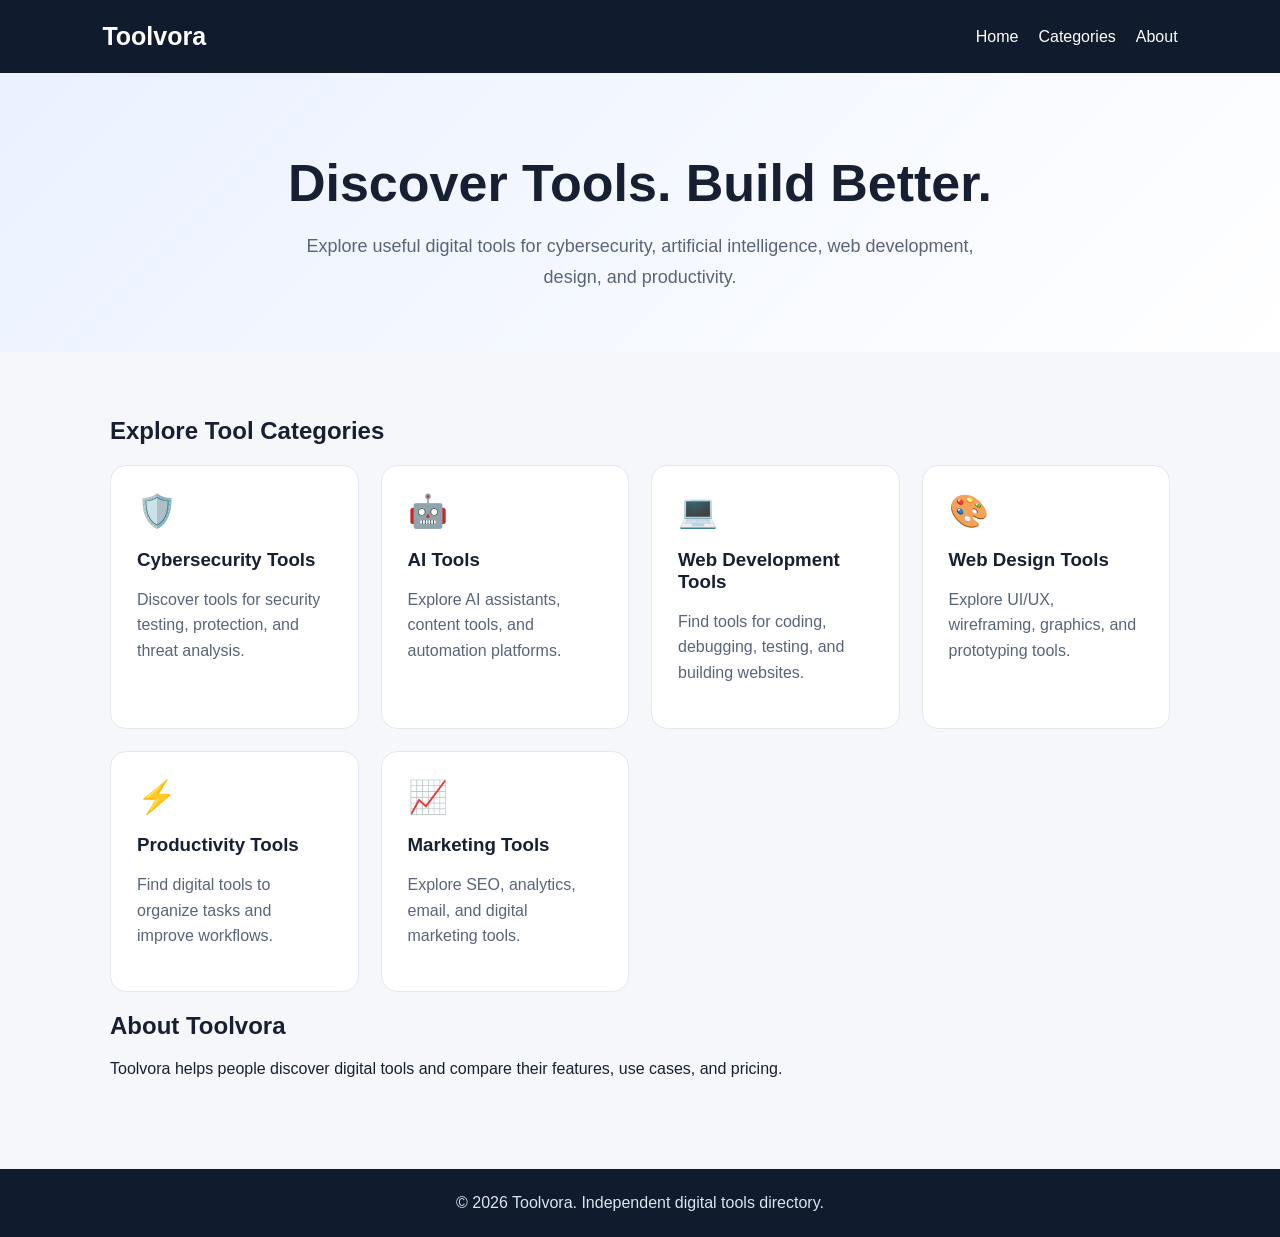
==== index.html @ 35afe192 "Create index.html" ====
<!DOCTYPE html>
<html lang="en">
<head>
  <meta charset="UTF-8">
  <meta name="viewport" content="width=device-width, initial-scale=1.0">
  <meta name="description" content="Discover useful cybersecurity, AI, web development, and design tools.">
  <title>Toolvora | Discover Useful Digital Tools</title>
  <style>
    * { box-sizing: border-box; }
    body {
      margin: 0;
      font-family: Arial, sans-serif;
      background: #f5f7fb;
      color: #172033;
    }
    header {
      background: #101b2d;
      color: white;
      padding: 22px 8%;
      display: flex;
      justify-content: space-between;
      align-items: center;
      flex-wrap: wrap;
      gap: 16px;
    }
    header a { color: white; text-decoration: none; }
    .brand { font-size: 25px; font-weight: 800; }
    nav { display: flex; gap: 20px; flex-wrap: wrap; }
    .hero {
      text-align: center;
      padding: 80px 20px 60px;
      background: linear-gradient(135deg, #eaf1ff, #ffffff);
    }
    .hero h1 { font-size: clamp(34px, 5vw, 52px); margin: 0 0 18px; }
    .hero p {
      max-width: 680px;
      margin: 0 auto;
      color: #586579;
      font-size: 18px;
      line-height: 1.7;
    }
    main { max-width: 1100px; margin: auto; padding: 45px 20px; }
    .tools {
      display: grid;
      grid-template-columns: repeat(auto-fit, minmax(220px, 1fr));
      gap: 22px;
    }
    .tool-card {
      background: white;
      padding: 26px;
      border: 1px solid #e2e8f0;
      border-radius: 16px;
      text-decoration: none;
      color: inherit;
      transition: transform .2s, box-shadow .2s;
    }
    .tool-card:hover {
      transform: translateY(-5px);
      box-shadow: 0 12px 28px #17203312;
    }
    .tool-card .icon { font-size: 32px; }
    .tool-card h3 { margin-bottom: 10px; }
    .tool-card p { color: #586579; line-height: 1.6; }
    footer {
      text-align: center;
      background: #101b2d;
      color: #dbe4f0;
      padding: 25px;
      margin-top: 30px;
    }
  </style>
</head>
<body>
  <header>
    <a class="brand" href="./">Toolvora</a>
    <nav>
      <a href="./">Home</a>
      <a href="#categories">Categories</a>
      <a href="#about">About</a>
    </nav>
  </header>

  <section class="hero">
    <h1>Discover Tools. Build Better.</h1>
    <p>Explore useful digital tools for cybersecurity, artificial intelligence,
    web development, design, and productivity.</p>
  </section>

  <main id="categories">
    <h2>Explore Tool Categories</h2>
    <div class="tools">
      <a class="tool-card" href="cybersecurity-tools/">
        <div class="icon">🛡️</div>
        <h3>Cybersecurity Tools</h3>
        <p>Discover tools for security testing, protection, and threat analysis.</p>
      </a>
      <a class="tool-card" href="ai-tools/">
        <div class="icon">🤖</div>
        <h3>AI Tools</h3>
        <p>Explore AI assistants, content tools, and automation platforms.</p>
      </a>
      <a class="tool-card" href="web-development-tools/">
        <div class="icon">💻</div>
        <h3>Web Development Tools</h3>
        <p>Find tools for coding, debugging, testing, and building websites.</p>
      </a>
      <a class="tool-card" href="web-design-tools/">
        <div class="icon">🎨</div>
        <h3>Web Design Tools</h3>
        <p>Explore UI/UX, wireframing, graphics, and prototyping tools.</p>
      </a>
      <a class="tool-card" href="productivity-tools/">
        <div class="icon">⚡</div>
        <h3>Productivity Tools</h3>
        <p>Find digital tools to organize tasks and improve workflows.</p>
      </a>
      <a class="tool-card" href="marketing-tools/">
        <div class="icon">📈</div>
        <h3>Marketing Tools</h3>
        <p>Explore SEO, analytics, email, and digital marketing tools.</p>
      </a>
    </div>

    <section id="about">
      <h2>About Toolvora</h2>
      <p>Toolvora helps people discover digital tools and compare their features,
      use cases, and pricing.</p>
    </section>
  </main>

  <footer>
    © 2026 Toolvora. Independent digital tools directory.
  </footer>
</body>
</html>
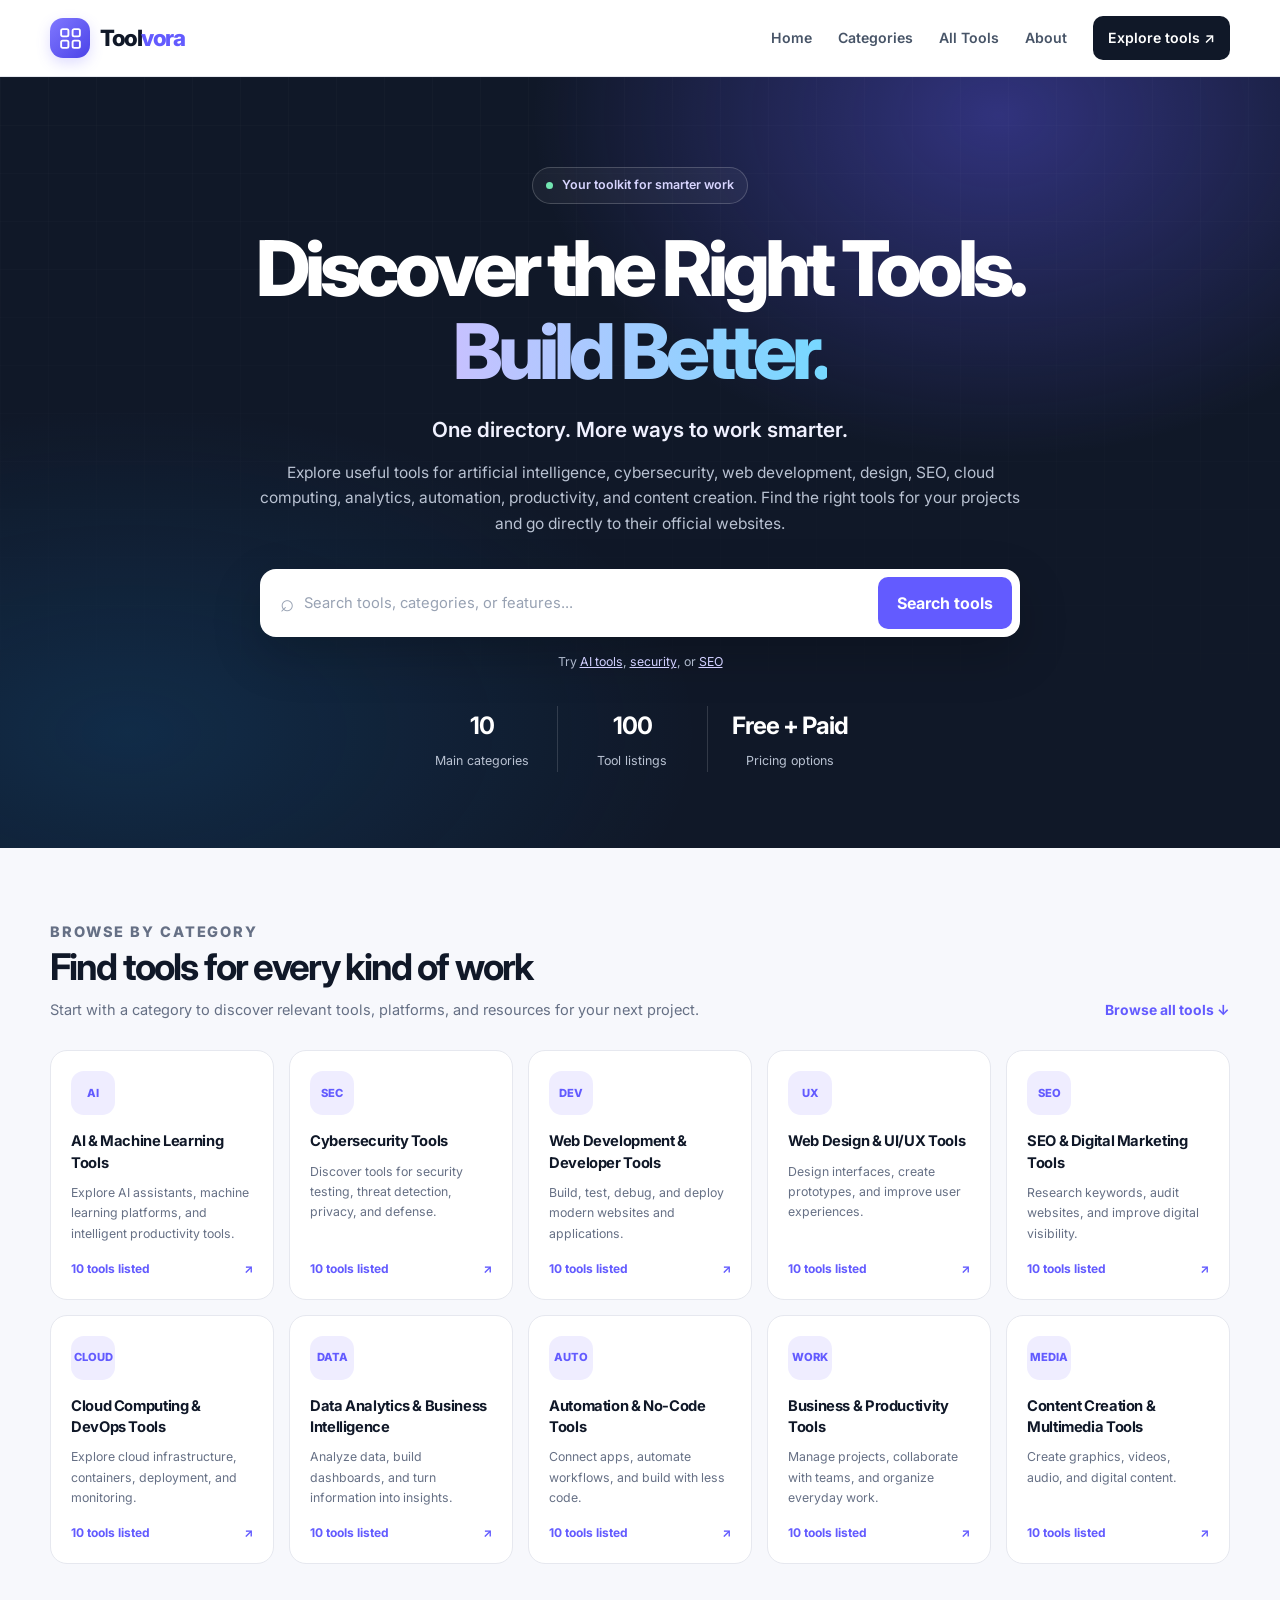
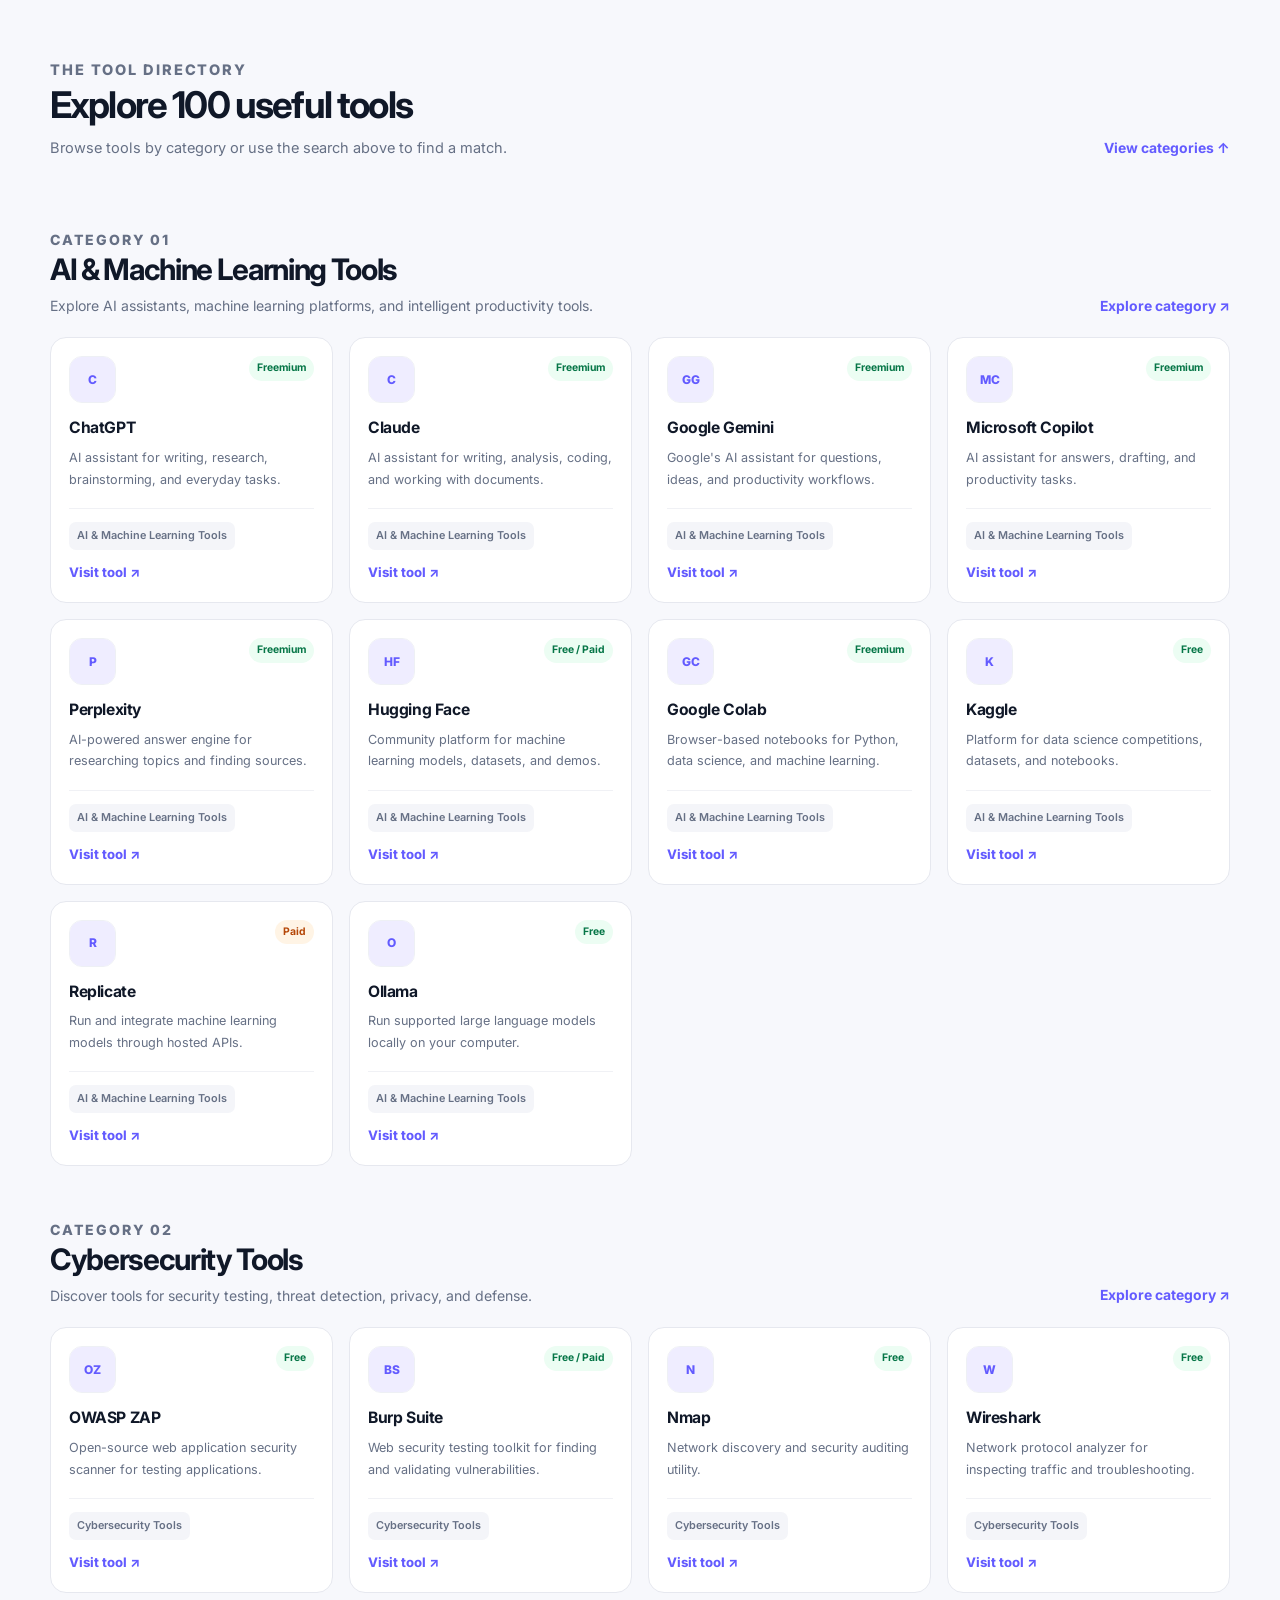
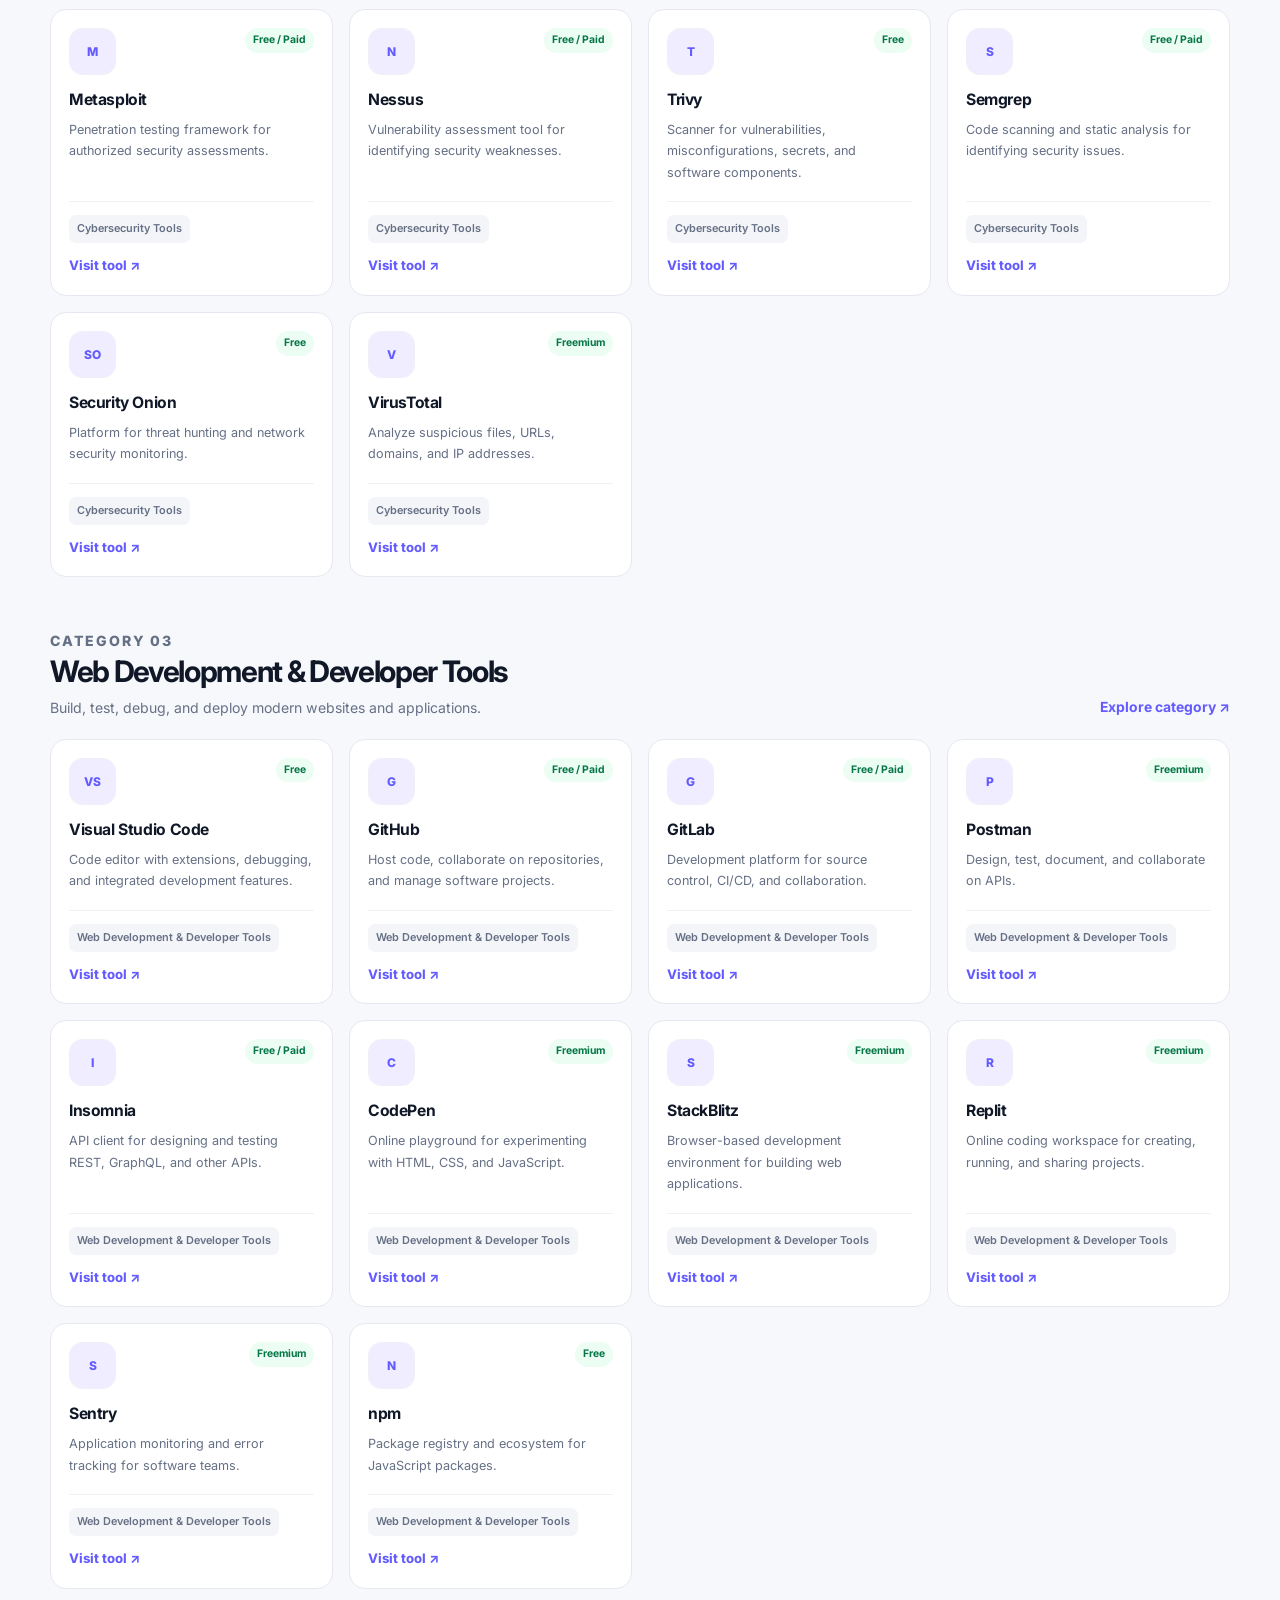
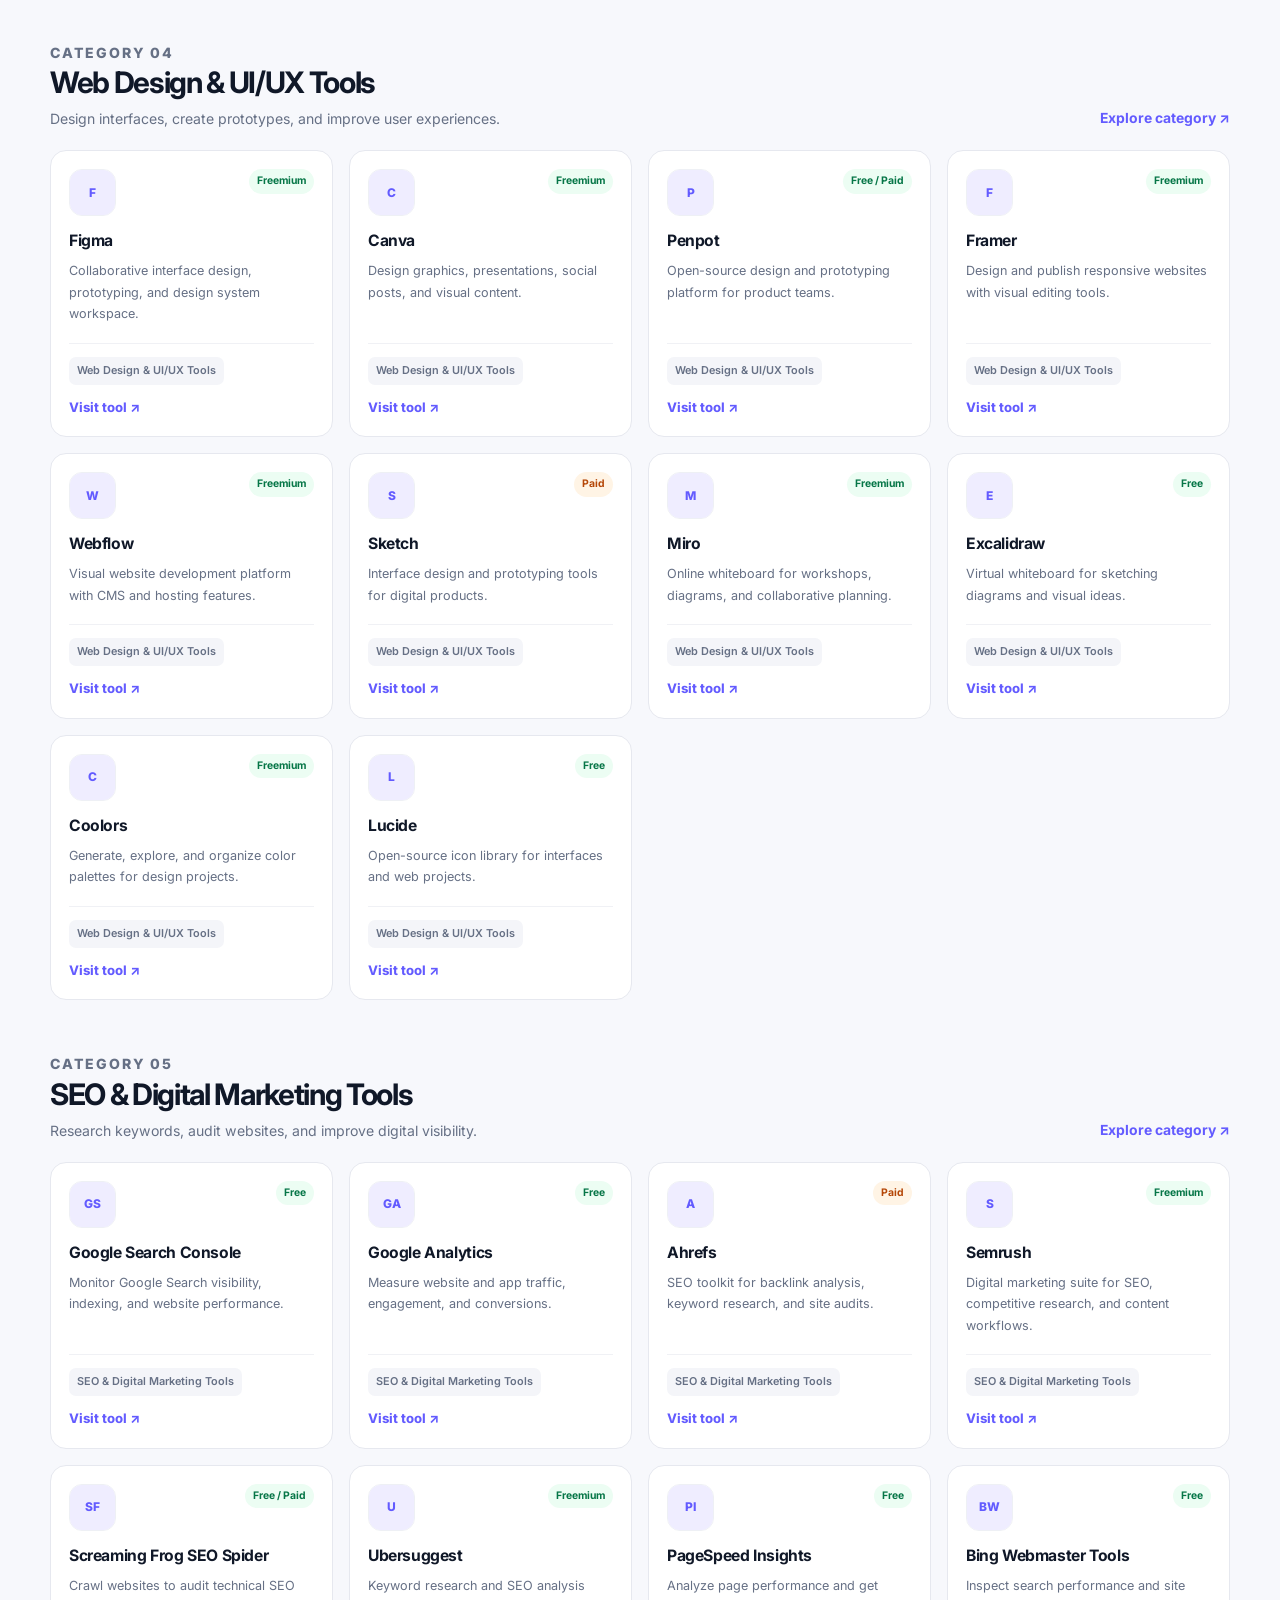
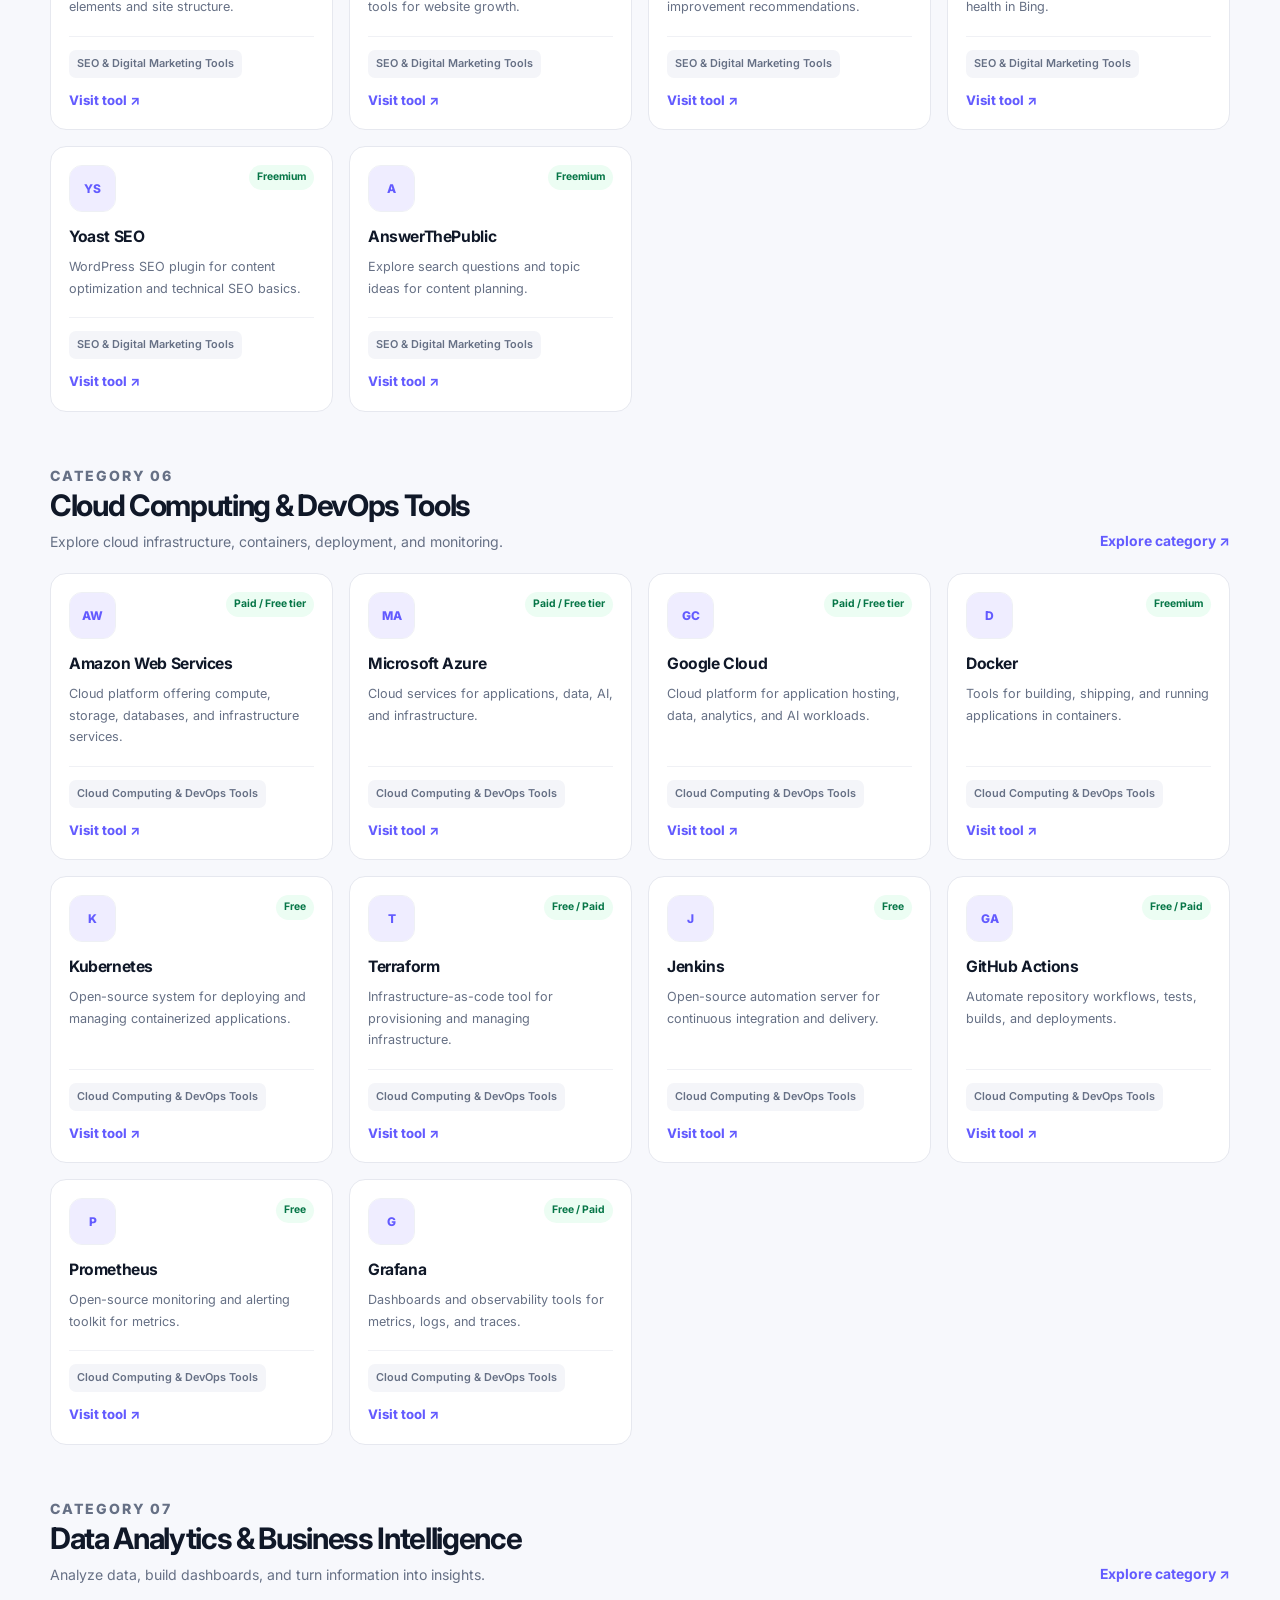
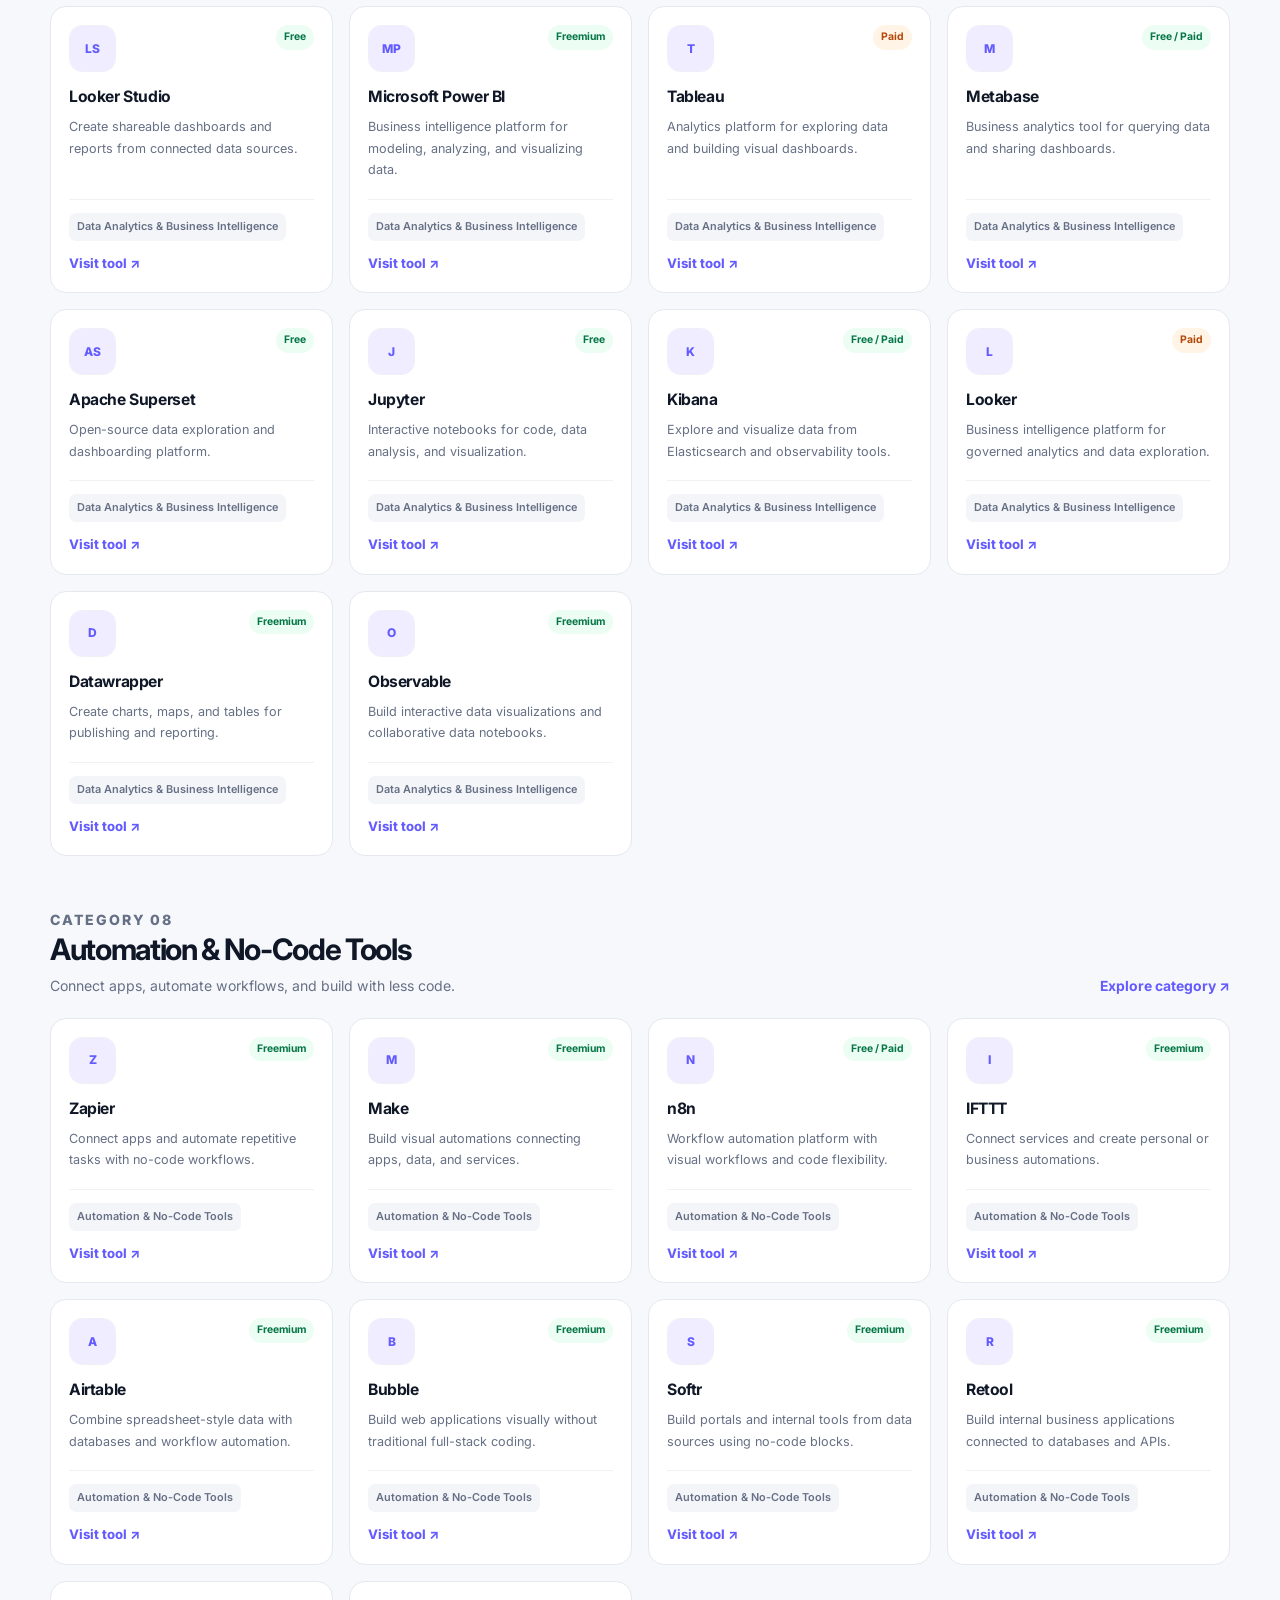
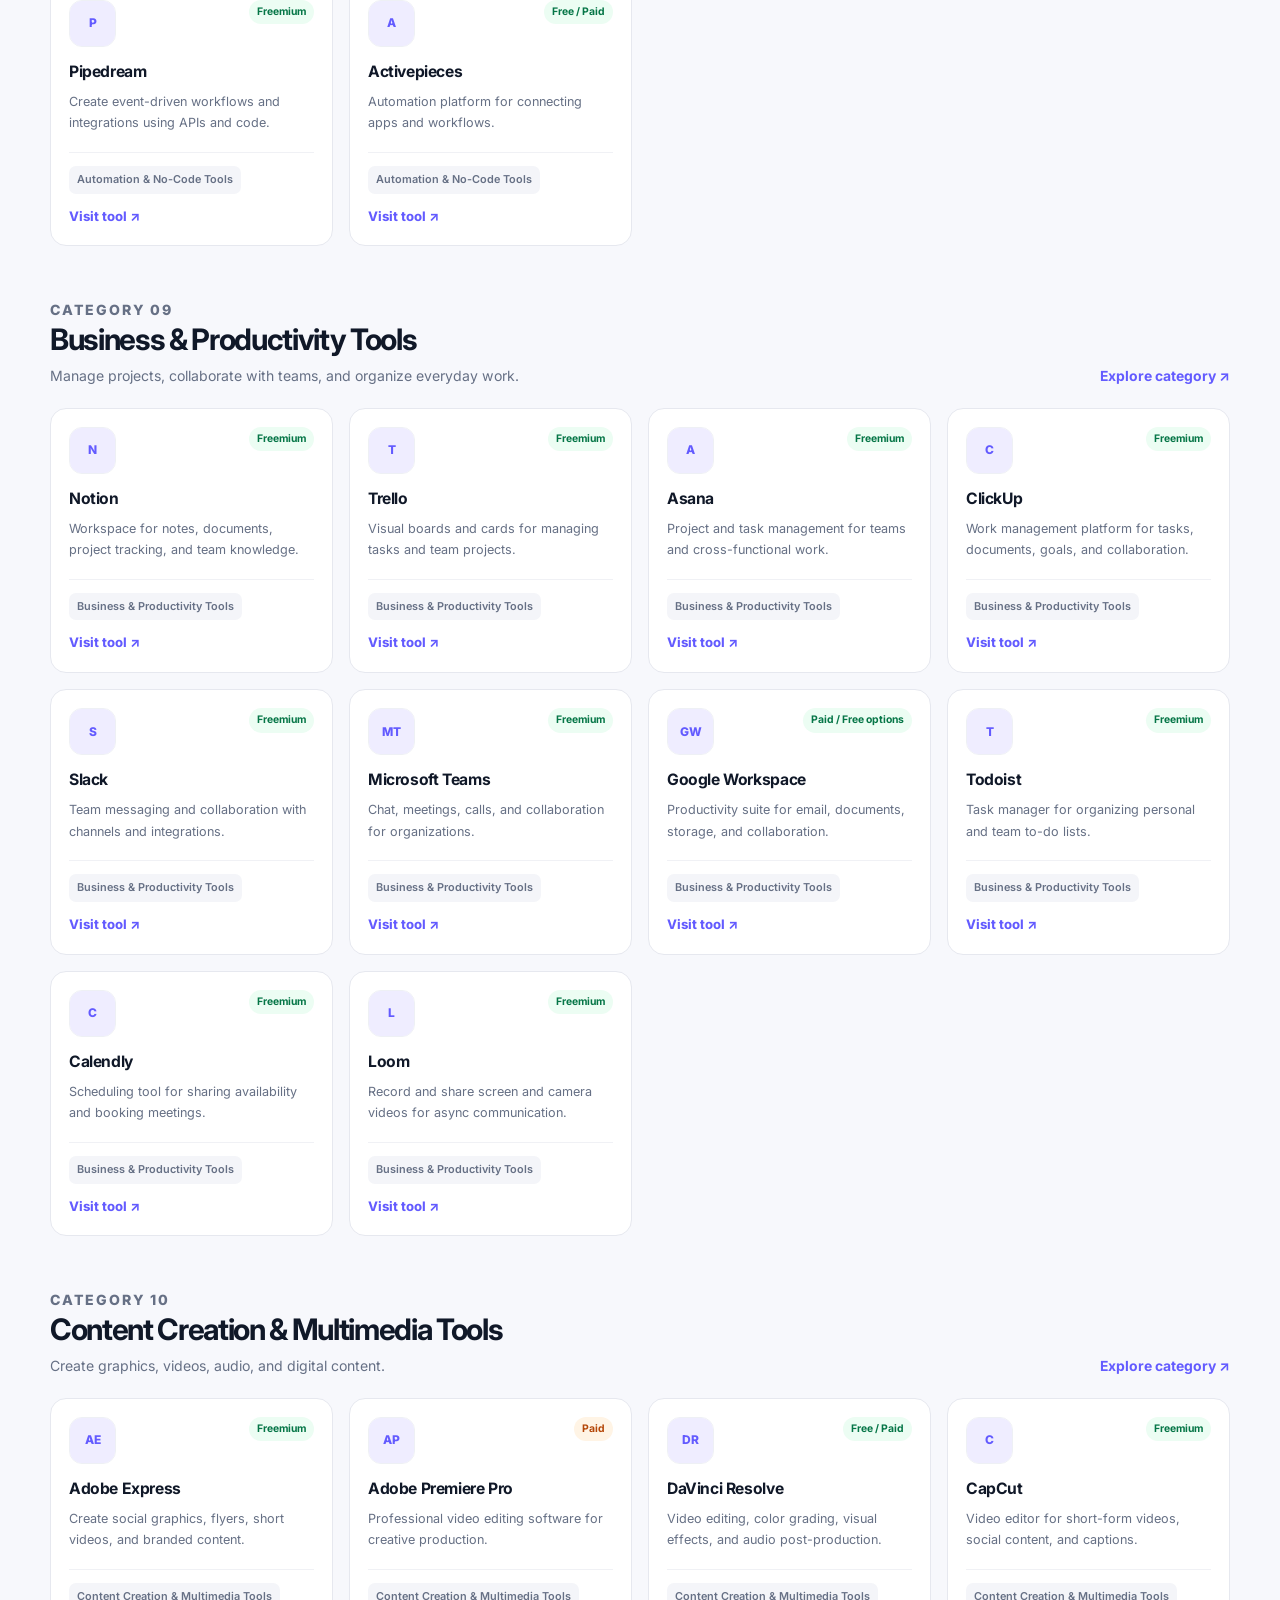
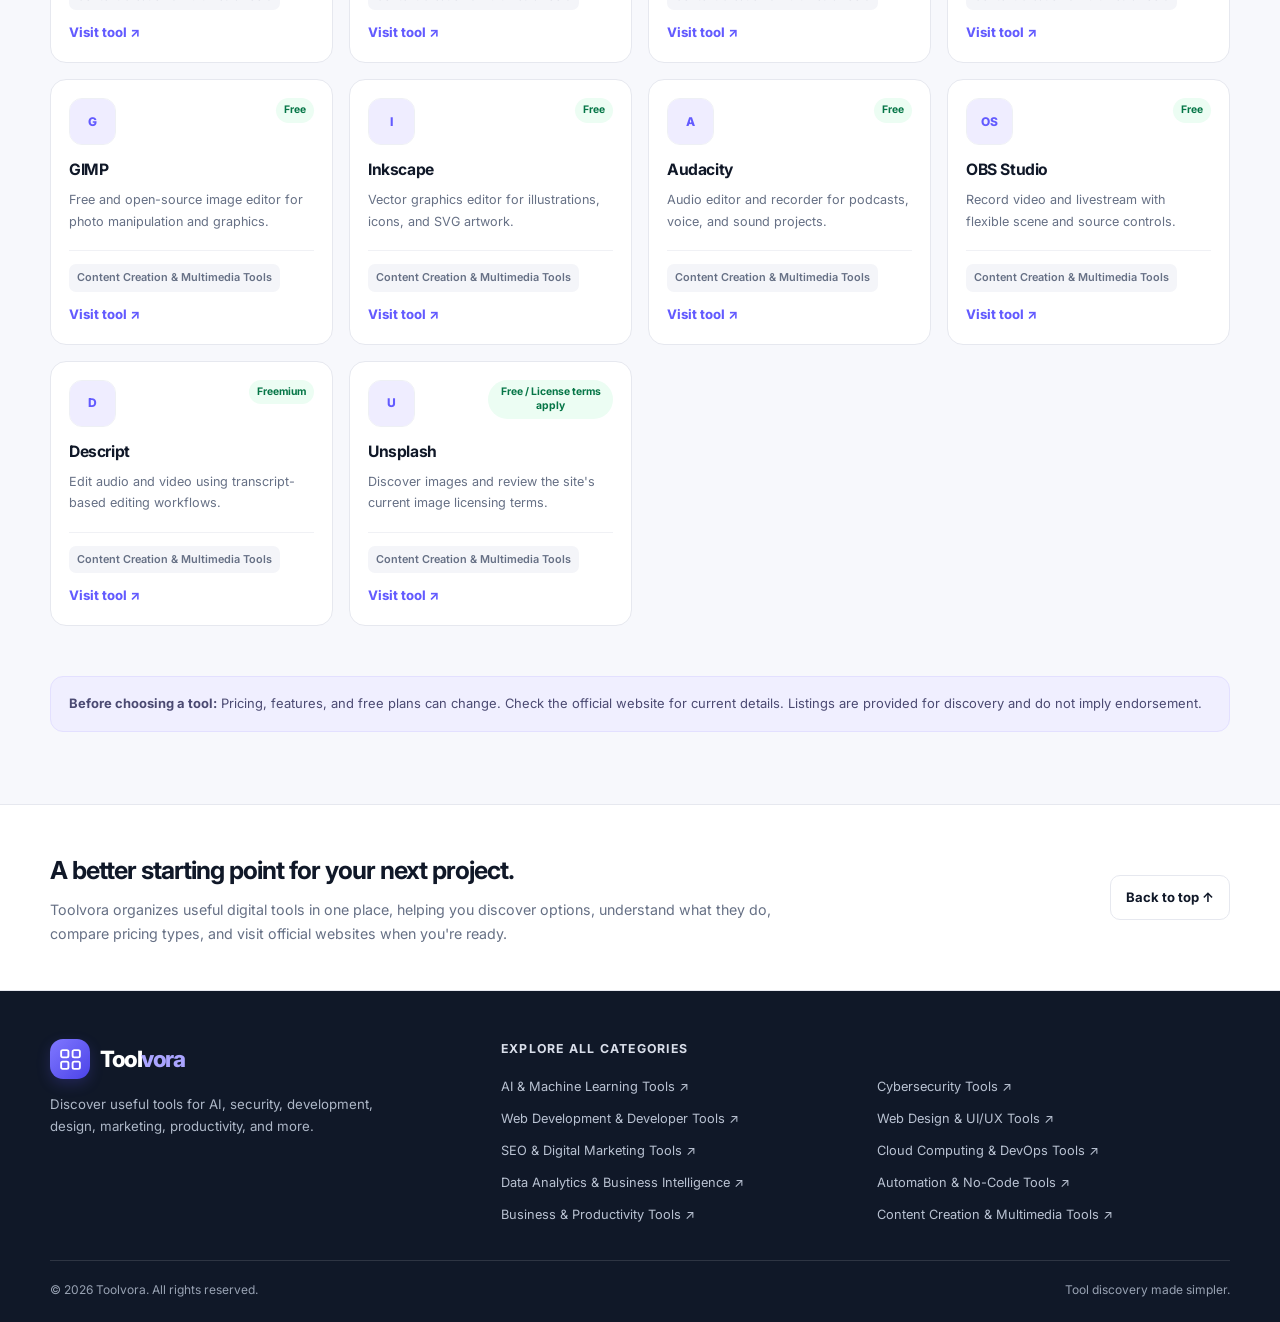
==== commit 9479b7d8: "Update index.html" ====
--- a/index.html
+++ b/index.html
@@ -2,135 +2,1340 @@
 <!DOCTYPE html>
 <html lang="en">
 <head>
-  <meta charset="UTF-8">
-  <meta name="viewport" content="width=device-width, initial-scale=1.0">
-  <meta name="description" content="Discover useful cybersecurity, AI, web development, and design tools.">
-  <title>Toolvora | Discover Useful Digital Tools</title>
-  <style>
-    * { box-sizing: border-box; }
-    body {
-      margin: 0;
-      font-family: Arial, sans-serif;
-      background: #f5f7fb;
-      color: #172033;
-    }
-    header {
-      background: #101b2d;
-      color: white;
-      padding: 22px 8%;
-      display: flex;
-      justify-content: space-between;
-      align-items: center;
-      flex-wrap: wrap;
-      gap: 16px;
-    }
-    header a { color: white; text-decoration: none; }
-    .brand { font-size: 25px; font-weight: 800; }
-    nav { display: flex; gap: 20px; flex-wrap: wrap; }
-    .hero {
-      text-align: center;
-      padding: 80px 20px 60px;
-      background: linear-gradient(135deg, #eaf1ff, #ffffff);
-    }
-    .hero h1 { font-size: clamp(34px, 5vw, 52px); margin: 0 0 18px; }
-    .hero p {
-      max-width: 680px;
-      margin: 0 auto;
-      color: #586579;
-      font-size: 18px;
-      line-height: 1.7;
-    }
-    main { max-width: 1100px; margin: auto; padding: 45px 20px; }
-    .tools {
-      display: grid;
-      grid-template-columns: repeat(auto-fit, minmax(220px, 1fr));
-      gap: 22px;
-    }
-    .tool-card {
-      background: white;
-      padding: 26px;
-      border: 1px solid #e2e8f0;
-      border-radius: 16px;
-      text-decoration: none;
-      color: inherit;
-      transition: transform .2s, box-shadow .2s;
-    }
-    .tool-card:hover {
-      transform: translateY(-5px);
-      box-shadow: 0 12px 28px #17203312;
-    }
-    .tool-card .icon { font-size: 32px; }
-    .tool-card h3 { margin-bottom: 10px; }
-    .tool-card p { color: #586579; line-height: 1.6; }
-    footer {
-      text-align: center;
-      background: #101b2d;
-      color: #dbe4f0;
-      padding: 25px;
-      margin-top: 30px;
-    }
-  </style>
+<meta charset="UTF-8">
+<meta name="viewport" content="width=device-width, initial-scale=1">
+<meta name="theme-color" content="#101828">
+<meta name="description" content="Discover AI, cybersecurity, web development, design, SEO, cloud, analytics, automation, productivity and content creation tools in the Toolvora directory.">
+<title>Toolvora | Discover the Right Tools</title>
+
+<link rel="preconnect" href="https://fonts.googleapis.com">
+<link rel="preconnect" href="https://fonts.gstatic.com" crossorigin>
+<link href="https://fonts.googleapis.com/css2?family=Inter:wght@400;500;600;700;800&display=swap" rel="stylesheet">
+
+<style>
+:root {
+  --ink: #101828;
+  --muted: #667085;
+  --accent: #635bff;
+  --accent-dark: #4b43e8;
+  --page: #f7f8fc;
+  --white: #ffffff;
+  --line: #e6e8ef;
+  --radius: 17px;
+  --shadow: 0 10px 30px rgba(16,24,40,.07);
+}
+
+* { box-sizing: border-box; }
+
+html {
+  scroll-behavior: smooth;
+  scroll-padding-top: 90px;
+}
+
+body {
+  margin: 0;
+  font-family: Inter, system-ui, -apple-system, "Segoe UI", sans-serif;
+  color: var(--ink);
+  background: var(--page);
+  line-height: 1.65;
+}
+
+a { color: inherit; text-decoration: none; }
+button, input { font: inherit; }
+button, a { -webkit-tap-highlight-color: transparent; }
+
+.container {
+  width: min(1180px, calc(100% - 40px));
+  margin-inline: auto;
+}
+
+/* HEADER */
+
+.header {
+  position: sticky;
+  top: 0;
+  z-index: 50;
+  background: rgba(255,255,255,.96);
+  backdrop-filter: blur(14px);
+  border-bottom: 1px solid var(--line);
+}
+
+.header-inner {
+  min-height: 76px;
+  display: flex;
+  justify-content: space-between;
+  align-items: center;
+  gap: 25px;
+}
+
+.brand {
+  display: inline-flex;
+  align-items: center;
+  gap: 10px;
+  font-size: 1.4rem;
+  font-weight: 800;
+  letter-spacing: -1.5px;
+  white-space: nowrap;
+}
+
+.brand-icon {
+  width: 40px;
+  height: 40px;
+  display: grid;
+  place-items: center;
+  border-radius: 13px;
+  color: white;
+  background: linear-gradient(135deg, #8078ff, #4b43e8);
+  box-shadow: 0 5px 14px #635bff35;
+}
+
+.brand-icon svg { width: 25px; height: 25px; }
+.brand-name span { color: var(--accent); }
+
+.nav {
+  display: flex;
+  align-items: center;
+  gap: 26px;
+  color: #475467;
+  font-size: .88rem;
+  font-weight: 600;
+}
+
+.nav a:hover { color: var(--accent); }
+
+.nav .nav-cta {
+  color: white;
+  background: var(--ink);
+  padding: 10px 15px;
+  border-radius: 10px;
+}
+
+.menu-toggle {
+  display: none;
+  border: 1px solid var(--line);
+  border-radius: 10px;
+  padding: 8px 12px;
+  background: white;
+  cursor: pointer;
+}
+
+/* HERO */
+
+.hero {
+  position: relative;
+  overflow: hidden;
+  padding: 90px 0 76px;
+  color: white;
+  text-align: center;
+  background:
+    radial-gradient(ellipse at 78% 5%, #635bff65, transparent 33%),
+    radial-gradient(ellipse at 10% 85%, #168de52b, transparent 35%),
+    #101828;
+}
+
+.hero::before {
+  content: "";
+  position: absolute;
+  inset: 0;
+  opacity: .12;
+  pointer-events: none;
+  background-image:
+    linear-gradient(#ffffff25 1px, transparent 1px),
+    linear-gradient(90deg, #ffffff25 1px, transparent 1px);
+  background-size: 48px 48px;
+  mask-image: linear-gradient(to bottom, black, transparent);
+}
+
+.hero-content { position: relative; }
+
+.hero-label {
+  display: inline-flex;
+  align-items: center;
+  gap: 9px;
+  padding: 7px 13px;
+  margin: 0 0 24px;
+  border: 1px solid #ffffff30;
+  border-radius: 50px;
+  background: #ffffff0c;
+  color: #d8d5ff;
+  font-size: .78rem;
+  font-weight: 600;
+}
+
+.hero-label::before {
+  content: "";
+  width: 7px;
+  height: 7px;
+  border-radius: 50%;
+  background: #72e5b1;
+}
+
+.hero h1 {
+  max-width: 950px;
+  margin: 0 auto 20px;
+  font-size: clamp(2.7rem, 6vw, 4.8rem);
+  line-height: 1.08;
+  letter-spacing: -.065em;
+  font-weight: 800;
+}
+
+.gradient {
+  color: #bdb8ff;
+  background: linear-gradient(90deg, #c7c1ff, #76d8ff);
+  background-clip: text;
+  -webkit-background-clip: text;
+  -webkit-text-fill-color: transparent;
+}
+
+.hero-subtitle {
+  margin: 0 0 12px;
+  color: #f0f1ff;
+  font-size: clamp(1.05rem, 2vw, 1.3rem);
+  font-weight: 600;
+}
+
+.hero-description {
+  max-width: 760px;
+  margin: auto;
+  color: #b9c2d2;
+  font-size: .97rem;
+}
+
+/* SEARCH */
+
+.search-form {
+  display: flex;
+  align-items: center;
+  gap: 10px;
+  max-width: 760px;
+  margin: 32px auto 15px;
+  padding: 8px;
+  border-radius: 16px;
+  background: white;
+  box-shadow: 0 18px 50px #0003;
+}
+
+.search-icon {
+  padding-left: 12px;
+  color: #98a2b3;
+  font-size: 1.5rem;
+}
+
+.search-form input {
+  flex: 1;
+  min-width: 0;
+  padding: 12px 0;
+  border: 0;
+  outline: 0;
+  color: var(--ink);
+  background: transparent;
+  font-size: .92rem;
+}
+
+.search-form input::placeholder { color: #98a2b3; }
+
+.search-button {
+  padding: 13px 19px;
+  border: 0;
+  border-radius: 10px;
+  background: var(--accent);
+  color: white;
+  font-weight: 700;
+  cursor: pointer;
+}
+
+.search-button:hover { background: var(--accent-dark); }
+
+.search-hint {
+  color: #aeb8cb;
+  font-size: .77rem;
+}
+
+.search-hint button {
+  padding: 0;
+  border: 0;
+  background: none;
+  color: #d2d0ff;
+  text-decoration: underline;
+  cursor: pointer;
+}
+
+/* COUNTERS */
+
+.stats {
+  display: flex;
+  justify-content: center;
+  margin: 34px auto 0;
+}
+
+.stat {
+  min-width: 150px;
+  padding: 0 24px;
+  border-right: 1px solid #ffffff25;
+}
+
+.stat:last-child { border: 0; }
+
+.stat strong {
+  display: block;
+  font-size: 1.5rem;
+  letter-spacing: -.04em;
+}
+
+.stat span {
+  color: #b9c2d2;
+  font-size: .78rem;
+}
+
+/* GENERAL SECTIONS */
+
+.section { padding: 72px 0; }
+
+.section-heading {
+  display: flex;
+  justify-content: space-between;
+  align-items: flex-end;
+  gap: 24px;
+  margin-bottom: 28px;
+}
+
+.eyebrow {
+  margin: 0 0 8px;
+  color: var(--accent);
+  font-size: .72rem;
+  font-weight: 800;
+  letter-spacing: .13em;
+}
+
+.section-heading h2 {
+  margin: 0 0 8px;
+  font-size: clamp(1.65rem, 3.5vw, 2.3rem);
+  line-height: 1.25;
+  letter-spacing: -.05em;
+}
+
+.section-heading p {
+  max-width: 700px;
+  margin: 0;
+  color: var(--muted);
+  font-size: .91rem;
+}
+
+.text-link {
+  color: var(--accent);
+  font-size: .87rem;
+  font-weight: 700;
+  white-space: nowrap;
+}
+
+.text-link:hover { color: var(--accent-dark); }
+
+/* CATEGORY CARDS */
+
+.category-grid {
+  display: grid;
+  grid-template-columns: repeat(5, minmax(0, 1fr));
+  gap: 15px;
+}
+
+.category-card {
+  display: flex;
+  flex-direction: column;
+  min-height: 225px;
+  padding: 20px;
+  border: 1px solid var(--line);
+  border-radius: var(--radius);
+  background: white;
+  transition: transform .2s, box-shadow .2s, border-color .2s;
+}
+
+.category-card:hover {
+  transform: translateY(-4px);
+  border-color: #c9c4ff;
+  box-shadow: var(--shadow);
+}
+
+.category-icon {
+  display: grid;
+  place-items: center;
+  width: 44px;
+  height: 44px;
+  margin-bottom: 16px;
+  border-radius: 13px;
+  color: var(--accent);
+  background: #efedff;
+  font-size: .7rem;
+  font-weight: 800;
+}
+
+.category-card h3 {
+  margin: 0;
+  font-size: .92rem;
+  line-height: 1.45;
+  letter-spacing: -.025em;
+}
+
+.category-card p {
+  margin: 9px 0 15px;
+  color: var(--muted);
+  font-size: .77rem;
+  line-height: 1.65;
+}
+
+.category-bottom {
+  display: flex;
+  justify-content: space-between;
+  gap: 8px;
+  margin-top: auto;
+  color: var(--accent);
+  font-size: .75rem;
+  font-weight: 700;
+}
+
+/* TOOL DIRECTORY */
+
+.directory { padding-top: 22px; }
+
+.category-section {
+  padding: 40px 0 12px;
+  scroll-margin-top: 90px;
+}
+
+.category-section[hidden],
+.tool-card[hidden],
+.category-card[hidden] {
+  display: none !important;
+}
+
+.category-heading {
+  margin-bottom: 20px;
+}
+
+.category-heading h2 {
+  margin: 0 0 6px;
+  font-size: clamp(1.4rem, 2.6vw, 1.85rem);
+  letter-spacing: -.045em;
+}
+
+.category-heading p {
+  margin: 0;
+  color: var(--muted);
+  font-size: .88rem;
+}
+
+.tool-grid {
+  display: grid;
+  grid-template-columns: repeat(4, minmax(0, 1fr));
+  gap: 16px;
+}
+
+.tool-card {
+  display: flex;
+  flex-direction: column;
+  min-width: 0;
+  min-height: 265px;
+  padding: 18px;
+  border: 1px solid var(--line);
+  border-radius: 16px;
+  background: white;
+  transition: transform .2s, box-shadow .2s, border-color .2s;
+}
+
+.tool-card:hover {
+  transform: translateY(-3px);
+  border-color: #c9c4ff;
+  box-shadow: var(--shadow);
+}
+
+.tool-top {
+  display: flex;
+  align-items: flex-start;
+  justify-content: space-between;
+  gap: 8px;
+  margin-bottom: 14px;
+}
+
+.tool-logo {
+  display: grid;
+  place-items: center;
+  position: relative;
+  flex-shrink: 0;
+  width: 47px;
+  height: 47px;
+  overflow: hidden;
+  border: 1px solid #eef0f5;
+  border-radius: 13px;
+  background: white;
+}
+
+.tool-logo img {
+  width: 29px;
+  height: 29px;
+  object-fit: contain;
+}
+
+.logo-fallback {
+  display: none;
+  place-items: center;
+  width: 100%;
+  height: 100%;
+  color: var(--accent);
+  background: #efedff;
+  font-size: .75rem;
+  font-weight: 800;
+}
+
+.price {
+  max-width: 125px;
+  padding: 5px 8px;
+  border-radius: 20px;
+  color: #067647;
+  background: #ecfdf3;
+  font-size: .65rem;
+  font-weight: 700;
+  line-height: 1.4;
+  text-align: center;
+}
+
+.price.paid {
+  color: #b54708;
+  background: #fff4e5;
+}
+
+.tool-card h3 {
+  margin: 0 0 8px;
+  font-size: .98rem;
+  line-height: 1.4;
+  letter-spacing: -.025em;
+}
+
+.tool-description {
+  margin: 0 0 18px;
+  color: var(--muted);
+  font-size: .79rem;
+  line-height: 1.7;
+}
+
+.tool-bottom {
+  display: flex;
+  flex-direction: column;
+  align-items: flex-start;
+  gap: 12px;
+  margin-top: auto;
+  padding-top: 13px;
+  border-top: 1px solid #f0f1f5;
+}
+
+.tool-category {
+  max-width: 100%;
+  padding: 5px 8px;
+  border-radius: 7px;
+  background: #f4f5f9;
+  color: #667085;
+  font-size: .68rem;
+  font-weight: 600;
+}
+
+.visit-link {
+  color: var(--accent);
+  font-size: .82rem;
+  font-weight: 750;
+}
+
+.visit-link:hover { color: var(--accent-dark); }
+
+.no-results {
+  display: none;
+  margin-top: 25px;
+  padding: 40px 20px;
+  border: 1px dashed #c9cce0;
+  border-radius: 16px;
+  background: white;
+  color: var(--muted);
+  text-align: center;
+}
+
+.no-results.visible { display: block; }
+
+.directory-note {
+  margin: 38px 0 0;
+  padding: 16px 18px;
+  border: 1px solid #e3e0ff;
+  border-radius: 13px;
+  background: #f0efff;
+  color: #4b4a72;
+  font-size: .81rem;
+}
+
+/* ABOUT */
+
+.about-band {
+  padding: 45px 0;
+  border-block: 1px solid var(--line);
+  background: white;
+}
+
+.about-inner {
+  display: flex;
+  align-items: center;
+  justify-content: space-between;
+  gap: 28px;
+}
+
+.about-inner h2 {
+  margin: 0 0 8px;
+  font-size: 1.55rem;
+  letter-spacing: -.04em;
+}
+
+.about-inner p {
+  max-width: 760px;
+  margin: 0;
+  color: var(--muted);
+  font-size: .89rem;
+}
+
+.back-top {
+  padding: 11px 15px;
+  border: 1px solid var(--line);
+  border-radius: 10px;
+  font-size: .82rem;
+  font-weight: 700;
+  white-space: nowrap;
+}
+
+/* FOOTER */
+
+.footer {
+  padding: 48px 0 22px;
+  background: #101828;
+  color: white;
+}
+
+.footer-top {
+  display: grid;
+  grid-template-columns: 1.1fr 2fr;
+  gap: 50px;
+  padding-bottom: 35px;
+}
+
+.footer-copy {
+  max-width: 360px;
+  margin: 15px 0 0;
+  color: #aeb8c8;
+  font-size: .83rem;
+}
+
+.footer-links-title {
+  margin: 0 0 16px;
+  color: #d9deea;
+  font-size: .77rem;
+  font-weight: 700;
+  letter-spacing: .1em;
+  text-transform: uppercase;
+}
+
+.footer-links {
+  display: grid;
+  grid-template-columns: repeat(2, minmax(0, 1fr));
+  gap: 11px 24px;
+}
+
+.footer-links a {
+  color: #b9c2d2;
+  font-size: .8rem;
+}
+
+.footer-links a:hover { color: #bdb8ff; }
+
+.footer .brand-name span { color: #aaa4ff; }
+
+.footer-bottom {
+  display: flex;
+  justify-content: space-between;
+  gap: 15px;
+  padding-top: 19px;
+  border-top: 1px solid #ffffff20;
+  color: #98a2b3;
+  font-size: .75rem;
+}
+
+/* RESPONSIVE */
+
+@media (max-width: 1050px) {
+  .category-grid { grid-template-columns: repeat(3, minmax(0, 1fr)); }
+  .tool-grid { grid-template-columns: repeat(3, minmax(0, 1fr)); }
+}
+
+@media (max-width: 760px) {
+  .container { width: calc(100% - 30px); }
+  .header-inner { min-height: 67px; }
+  .menu-toggle { display: block; }
+  .nav {
+    display: none;
+    position: absolute;
+    top: 67px;
+    left: 0;
+    right: 0;
+    padding: 20px;
+    border-bottom: 1px solid var(--line);
+    background: white;
+    flex-direction: column;
+    align-items: stretch;
+    gap: 16px;
+  }
+  .nav.open { display: flex; }
+  .nav .nav-cta { text-align: center; }
+  .hero { padding: 65px 0 55px; }
+  .hero h1 { font-size: clamp(2.45rem, 10vw, 3.6rem); }
+  .hero-description { font-size: .9rem; }
+  .search-form { gap: 5px; padding: 6px; }
+  .search-form input { font-size: .8rem; }
+  .search-button { padding: 12px; font-size: .8rem; }
+  .stat { min-width: 0; padding: 0 17px; }
+  .stat strong { font-size: 1.25rem; }
+  .stat span { font-size: .68rem; }
+  .section { padding: 50px 0; }
+  .category-grid { grid-template-columns: repeat(2, minmax(0, 1fr)); gap: 11px; }
+  .category-card { padding: 15px; min-height: 220px; }
+  .category-card h3 { font-size: .84rem; }
+  .category-card p { font-size: .73rem; }
+  .tool-grid { grid-template-columns: repeat(2, minmax(0, 1fr)); gap: 11px; }
+  .tool-card { padding: 14px; min-height: 275px; }
+  .tool-card h3 { font-size: .9rem; }
+  .tool-description { font-size: .76rem; }
+  .price { font-size: .6rem; padding: 5px 6px; }
+  .section-heading { align-items: flex-start; flex-direction: column; gap: 12px; }
+  .about-inner { align-items: flex-start; flex-direction: column; }
+  .footer-top { grid-template-columns: 1fr; gap: 30px; }
+}
+
+@media (max-width: 420px) {
+  .brand { font-size: 1.2rem; }
+  .hero-stats .stat { padding: 0 11px; }
+  .hero-stats .stat strong { font-size: 1.12rem; }
+  .hero-stats .stat span { font-size: .62rem; }
+  .tool-grid { grid-template-columns: 1fr; }
+  .tool-card { min-height: 0; }
+  .footer-links { grid-template-columns: 1fr; }
+  .footer-bottom { flex-direction: column; }
+}
+
+@media (prefers-reduced-motion: reduce) {
+  *, *::before, *::after {
+    scroll-behavior: auto !important;
+    transition: none !important;
+  }
+}
+</style>
 </head>
+
 <body>
-  <header>
-    <a class="brand" href="./">Toolvora</a>
-    <nav>
-      <a href="./">Home</a>
+
+<header class="header" id="top">
+  <div class="container header-inner">
+    <a class="brand" href="./" aria-label="Toolvora home">
+      <span class="brand-icon" aria-hidden="true">
+        <svg viewBox="0 0 24 24" fill="none">
+          <rect x="3" y="3" width="7" height="7" rx="1.5" stroke="currentColor" stroke-width="1.8"/>
+          <rect x="14" y="3" width="7" height="7" rx="1.5" stroke="currentColor" stroke-width="1.8"/>
+          <rect x="3" y="14" width="7" height="7" rx="1.5" stroke="currentColor" stroke-width="1.8"/>
+          <rect x="14" y="14" width="7" height="7" rx="1.5" stroke="currentColor" stroke-width="1.8"/>
+        </svg>
+      </span>
+      <span class="brand-name">Tool<span>vora</span></span>
+    </a>
+
+    <button class="menu-toggle" type="button" aria-expanded="false" aria-controls="main-nav">
+      Menu ☰
+    </button>
+
+    <nav class="nav" id="main-nav" aria-label="Main navigation">
+      <a href="#top">Home</a>
       <a href="#categories">Categories</a>
+      <a href="#directory">All Tools</a>
       <a href="#about">About</a>
+      <a class="nav-cta" href="#directory">Explore tools ↗</a>
     </nav>
-  </header>
-
-  <section class="hero">
-    <h1>Discover Tools. Build Better.</h1>
-    <p>Explore useful digital tools for cybersecurity, artificial intelligence,
-    web development, design, and productivity.</p>
-  </section>
-
-  <main id="categories">
-    <h2>Explore Tool Categories</h2>
-    <div class="tools">
-      <a class="tool-card" href="cybersecurity-tools/">
-        <div class="icon">🛡️</div>
-        <h3>Cybersecurity Tools</h3>
-        <p>Discover tools for security testing, protection, and threat analysis.</p>
-      </a>
-      <a class="tool-card" href="ai-tools/">
-        <div class="icon">🤖</div>
-        <h3>AI Tools</h3>
-        <p>Explore AI assistants, content tools, and automation platforms.</p>
-      </a>
-      <a class="tool-card" href="web-development-tools/">
-        <div class="icon">💻</div>
-        <h3>Web Development Tools</h3>
-        <p>Find tools for coding, debugging, testing, and building websites.</p>
-      </a>
-      <a class="tool-card" href="web-design-tools/">
-        <div class="icon">🎨</div>
-        <h3>Web Design Tools</h3>
-        <p>Explore UI/UX, wireframing, graphics, and prototyping tools.</p>
-      </a>
-      <a class="tool-card" href="productivity-tools/">
-        <div class="icon">⚡</div>
-        <h3>Productivity Tools</h3>
-        <p>Find digital tools to organize tasks and improve workflows.</p>
-      </a>
-      <a class="tool-card" href="marketing-tools/">
-        <div class="icon">📈</div>
-        <h3>Marketing Tools</h3>
-        <p>Explore SEO, analytics, email, and digital marketing tools.</p>
+  </div>
+</header>
+
+<main>
+
+<section class="hero">
+  <div class="container hero-content">
+    <p class="hero-label">Your toolkit for smarter work</p>
+
+    <h1>
+      Discover the Right Tools.<br>
+      <span class="gradient">Build Better.</span>
+    </h1>
+
+    <p class="hero-subtitle">
+      One directory. More ways to work smarter.
+    </p>
+
+    <p class="hero-description">
+      Explore useful tools for artificial intelligence, cybersecurity, web
+      development, design, SEO, cloud computing, analytics, automation,
+      productivity, and content creation. Find the right tools for your
+      projects and go directly to their official websites.
+    </p>
+
+    <form class="search-form" id="search-form" role="search">
+      <span class="search-icon" aria-hidden="true">⌕</span>
+      <input
+        type="search"
+        id="tool-search"
+        placeholder="Search tools, categories, or features..."
+        aria-label="Search tools and categories"
+      >
+      <button class="search-button" type="submit">Search tools</button>
+    </form>
+
+    <p class="search-hint">
+      Try
+      <button type="button" data-search-term="AI">AI tools</button>,
+      <button type="button" data-search-term="security">security</button>,
+      or
+      <button type="button" data-search-term="SEO">SEO</button>
+    </p>
+
+    <div class="stats">
+      <div class="stat">
+        <strong id="category-count">10</strong>
+        <span>Main categories</span>
+      </div>
+      <div class="stat">
+        <strong id="tool-count">100</strong>
+        <span>Tool listings</span>
+      </div>
+      <div class="stat">
+        <strong>Free + Paid</strong>
+        <span>Pricing options</span>
+      </div>
+    </div>
+  </div>
+</section>
+
+<section class="section" id="categories">
+  <div class="container">
+    <div class="section-heading">
+      <div>
+        <p class="eyebrow">BROWSE BY CATEGORY</p>
+        <h2>Find tools for every kind of work</h2>
+        <p>
+          Start with a category to discover relevant tools, platforms,
+          and resources for your next project.
+        </p>
+      </div>
+      <a class="text-link" href="#directory">Browse all tools ↓</a>
+    </div>
+
+    <div class="category-grid" id="category-grid"></div>
+  </div>
+</section>
+
+<section class="section directory" id="directory">
+  <div class="container">
+    <div class="section-heading">
+      <div>
+        <p class="eyebrow">THE TOOL DIRECTORY</p>
+        <h2 id="directory-heading">Explore 100 useful tools</h2>
+        <p id="results-summary">
+          Browse tools by category or use the search above to find a match.
+        </p>
+      </div>
+      <a class="text-link" href="#categories">View categories ↑</a>
+    </div>
+
+    <div id="tool-sections"></div>
+
+    <div class="no-results" id="no-results">
+      <strong>No matching tools found.</strong><br>
+      Try another tool name, keyword, or category.
+    </div>
+
+    <div class="directory-note">
+      <strong>Before choosing a tool:</strong>
+      Pricing, features, and free plans can change. Check the official
+      website for current details. Listings are provided for discovery
+      and do not imply endorsement.
+    </div>
+  </div>
+</section>
+
+<section class="about-band" id="about">
+  <div class="container about-inner">
+    <div>
+      <h2>A better starting point for your next project.</h2>
+      <p>
+        Toolvora organizes useful digital tools in one place, helping you
+        discover options, understand what they do, compare pricing types,
+        and visit official websites when you're ready.
+      </p>
+    </div>
+    <a class="back-top" href="#top">Back to top ↑</a>
+  </div>
+</section>
+
+</main>
+
+<footer class="footer">
+  <div class="container">
+    <div class="footer-top">
+      <div>
+        <a class="brand" href="./">
+          <span class="brand-icon" aria-hidden="true">
+            <svg viewBox="0 0 24 24" fill="none">
+              <rect x="3" y="3" width="7" height="7" rx="1.5" stroke="currentColor" stroke-width="1.8"/>
+              <rect x="14" y="3" width="7" height="7" rx="1.5" stroke="currentColor" stroke-width="1.8"/>
+              <rect x="3" y="14" width="7" height="7" rx="1.5" stroke="currentColor" stroke-width="1.8"/>
+              <rect x="14" y="14" width="7" height="7" rx="1.5" stroke="currentColor" stroke-width="1.8"/>
+            </svg>
+          </span>
+          <span class="brand-name">Tool<span>vora</span></span>
+        </a>
+        <p class="footer-copy">
+          Discover useful tools for AI, security, development, design,
+          marketing, productivity, and more.
+        </p>
+      </div>
+
+      <div>
+        <h3 class="footer-links-title">Explore all categories</h3>
+        <div class="footer-links" id="footer-links"></div>
+      </div>
+    </div>
+
+    <div class="footer-bottom">
+      <span>© <span id="year"></span> Toolvora. All rights reserved.</span>
+      <span>Tool discovery made simpler.</span>
+    </div>
+  </div>
+</footer>
+
+<script>
+/*
+ * CATEGORY URL SLUGS
+ * These must match the folders already created in your repository.
+ */
+const categories = [
+  {
+    name: "AI & Machine Learning Tools",
+    slug: "ai-tools",
+    short: "AI",
+    description: "Explore AI assistants, machine learning platforms, and intelligent productivity tools."
+  },
+  {
+    name: "Cybersecurity Tools",
+    slug: "cybersecurity-tools",
+    short: "SEC",
+    description: "Discover tools for security testing, threat detection, privacy, and defense."
+  },
+  {
+    name: "Web Development & Developer Tools",
+    slug: "web-development-tools",
+    short: "DEV",
+    description: "Build, test, debug, and deploy modern websites and applications."
+  },
+  {
+    name: "Web Design & UI/UX Tools",
+    slug: "web-design-tools",
+    short: "UX",
+    description: "Design interfaces, create prototypes, and improve user experiences."
+  },
+  {
+    name: "SEO & Digital Marketing Tools",
+    slug: "seo-marketing-tools",
+    short: "SEO",
+    description: "Research keywords, audit websites, and improve digital visibility."
+  },
+  {
+    name: "Cloud Computing & DevOps Tools",
+    slug: "cloud-devops-tools",
+    short: "CLOUD",
+    description: "Explore cloud infrastructure, containers, deployment, and monitoring."
+  },
+  {
+    name: "Data Analytics & Business Intelligence",
+    slug: "data-analytics-tools",
+    short: "DATA",
+    description: "Analyze data, build dashboards, and turn information into insights."
+  },
+  {
+    name: "Automation & No-Code Tools",
+    slug: "automation-tools",
+    short: "AUTO",
+    description: "Connect apps, automate workflows, and build with less code."
+  },
+  {
+    name: "Business & Productivity Tools",
+    slug: "business-productivity-tools",
+    short: "WORK",
+    description: "Manage projects, collaborate with teams, and organize everyday work."
+  },
+  {
+    name: "Content Creation & Multimedia Tools",
+    slug: "content-creation-tools",
+    short: "MEDIA",
+    description: "Create graphics, videos, audio, and digital content."
+  }
+];
+
+/*
+ * TOOL FORMAT:
+ * ["Tool name", "official URL", "short description", "pricing label"]
+ *
+ * Review the current pricing on each official website before publishing.
+ */
+const tools = [
+  // 1. AI & MACHINE LEARNING TOOLS
+  ["ChatGPT","https://chatgpt.com/","AI assistant for writing, research, brainstorming, and everyday tasks.","Freemium",0],
+  ["Claude","https://claude.ai/","AI assistant for writing, analysis, coding, and working with documents.","Freemium",0],
+  ["Google Gemini","https://gemini.google.com/","Google's AI assistant for questions, ideas, and productivity workflows.","Freemium",0],
+  ["Microsoft Copilot","https://copilot.microsoft.com/","AI assistant for answers, drafting, and productivity tasks.","Freemium",0],
+  ["Perplexity","https://www.perplexity.ai/","AI-powered answer engine for researching topics and finding sources.","Freemium",0],
+  ["Hugging Face","https://huggingface.co/","Community platform for machine learning models, datasets, and demos.","Free / Paid",0],
+  ["Google Colab","https://colab.research.google.com/","Browser-based notebooks for Python, data science, and machine learning.","Freemium",0],
+  ["Kaggle","https://www.kaggle.com/","Platform for data science competitions, datasets, and notebooks.","Free",0],
+  ["Replicate","https://replicate.com/","Run and integrate machine learning models through hosted APIs.","Paid",0],
+  ["Ollama","https://ollama.com/","Run supported large language models locally on your computer.","Free",0],
+
+  // 2. CYBERSECURITY TOOLS
+  ["OWASP ZAP","https://www.zaproxy.org/","Open-source web application security scanner for testing applications.","Free",1],
+  ["Burp Suite","https://portswigger.net/burp","Web security testing toolkit for finding and validating vulnerabilities.","Free / Paid",1],
+  ["Nmap","https://nmap.org/","Network discovery and security auditing utility.","Free",1],
+  ["Wireshark","https://www.wireshark.org/","Network protocol analyzer for inspecting traffic and troubleshooting.","Free",1],
+  ["Metasploit","https://www.metasploit.com/","Penetration testing framework for authorized security assessments.","Free / Paid",1],
+  ["Nessus","https://www.tenable.com/products/nessus","Vulnerability assessment tool for identifying security weaknesses.","Free / Paid",1],
+  ["Trivy","https://trivy.dev/","Scanner for vulnerabilities, misconfigurations, secrets, and software components.","Free",1],
+  ["Semgrep","https://semgrep.dev/","Code scanning and static analysis for identifying security issues.","Free / Paid",1],
+  ["Security Onion","https://securityonionsolutions.com/","Platform for threat hunting and network security monitoring.","Free",1],
+  ["VirusTotal","https://www.virustotal.com/","Analyze suspicious files, URLs, domains, and IP addresses.","Freemium",1],
+
+  // 3. WEB DEVELOPMENT & DEVELOPER TOOLS
+  ["Visual Studio Code","https://code.visualstudio.com/","Code editor with extensions, debugging, and integrated development features.","Free",2],
+  ["GitHub","https://github.com/","Host code, collaborate on repositories, and manage software projects.","Free / Paid",2],
+  ["GitLab","https://about.gitlab.com/","Development platform for source control, CI/CD, and collaboration.","Free / Paid",2],
+  ["Postman","https://www.postman.com/","Design, test, document, and collaborate on APIs.","Freemium",2],
+  ["Insomnia","https://insomnia.rest/","API client for designing and testing REST, GraphQL, and other APIs.","Free / Paid",2],
+  ["CodePen","https://codepen.io/","Online playground for experimenting with HTML, CSS, and JavaScript.","Freemium",2],
+  ["StackBlitz","https://stackblitz.com/","Browser-based development environment for building web applications.","Freemium",2],
+  ["Replit","https://replit.com/","Online coding workspace for creating, running, and sharing projects.","Freemium",2],
+  ["Sentry","https://sentry.io/","Application monitoring and error tracking for software teams.","Freemium",2],
+  ["npm","https://www.npmjs.com/","Package registry and ecosystem for JavaScript packages.","Free",2],
+
+  // 4. WEB DESIGN & UI/UX TOOLS
+  ["Figma","https://www.figma.com/","Collaborative interface design, prototyping, and design system workspace.","Freemium",3],
+  ["Canva","https://www.canva.com/","Design graphics, presentations, social posts, and visual content.","Freemium",3],
+  ["Penpot","https://penpot.app/","Open-source design and prototyping platform for product teams.","Free / Paid",3],
+  ["Framer","https://www.framer.com/","Design and publish responsive websites with visual editing tools.","Freemium",3],
+  ["Webflow","https://webflow.com/","Visual website development platform with CMS and hosting features.","Freemium",3],
+  ["Sketch","https://www.sketch.com/","Interface design and prototyping tools for digital products.","Paid",3],
+  ["Miro","https://miro.com/","Online whiteboard for workshops, diagrams, and collaborative planning.","Freemium",3],
+  ["Excalidraw","https://excalidraw.com/","Virtual whiteboard for sketching diagrams and visual ideas.","Free",3],
+  ["Coolors","https://coolors.co/","Generate, explore, and organize color palettes for design projects.","Freemium",3],
+  ["Lucide","https://lucide.dev/","Open-source icon library for interfaces and web projects.","Free",3],
+
+  // 5. SEO & DIGITAL MARKETING TOOLS
+  ["Google Search Console","https://search.google.com/search-console/","Monitor Google Search visibility, indexing, and website performance.","Free",4],
+  ["Google Analytics","https://analytics.google.com/","Measure website and app traffic, engagement, and conversions.","Free",4],
+  ["Ahrefs","https://ahrefs.com/","SEO toolkit for backlink analysis, keyword research, and site audits.","Paid",4],
+  ["Semrush","https://www.semrush.com/","Digital marketing suite for SEO, competitive research, and content workflows.","Freemium",4],
+  ["Screaming Frog SEO Spider","https://www.screamingfrog.co.uk/seo-spider/","Crawl websites to audit technical SEO elements and site structure.","Free / Paid",4],
+  ["Ubersuggest","https://neilpatel.com/ubersuggest/","Keyword research and SEO analysis tools for website growth.","Freemium",4],
+  ["PageSpeed Insights","https://pagespeed.web.dev/","Analyze page performance and get improvement recommendations.","Free",4],
+  ["Bing Webmaster Tools","https://www.bing.com/webmasters/","Inspect search performance and site health in Bing.","Free",4],
+  ["Yoast SEO","https://yoast.com/wordpress/plugins/seo/","WordPress SEO plugin for content optimization and technical SEO basics.","Freemium",4],
+  ["AnswerThePublic","https://answerthepublic.com/","Explore search questions and topic ideas for content planning.","Freemium",4],
+
+  // 6. CLOUD COMPUTING & DEVOPS TOOLS
+  ["Amazon Web Services","https://aws.amazon.com/","Cloud platform offering compute, storage, databases, and infrastructure services.","Paid / Free tier",5],
+  ["Microsoft Azure","https://azure.microsoft.com/","Cloud services for applications, data, AI, and infrastructure.","Paid / Free tier",5],
+  ["Google Cloud","https://cloud.google.com/","Cloud platform for application hosting, data, analytics, and AI workloads.","Paid / Free tier",5],
+  ["Docker","https://www.docker.com/","Tools for building, shipping, and running applications in containers.","Freemium",5],
+  ["Kubernetes","https://kubernetes.io/","Open-source system for deploying and managing containerized applications.","Free",5],
+  ["Terraform","https://developer.hashicorp.com/terraform","Infrastructure-as-code tool for provisioning and managing infrastructure.","Free / Paid",5],
+  ["Jenkins","https://www.jenkins.io/","Open-source automation server for continuous integration and delivery.","Free",5],
+  ["GitHub Actions","https://github.com/features/actions","Automate repository workflows, tests, builds, and deployments.","Free / Paid",5],
+  ["Prometheus","https://prometheus.io/","Open-source monitoring and alerting toolkit for metrics.","Free",5],
+  ["Grafana","https://grafana.com/","Dashboards and observability tools for metrics, logs, and traces.","Free / Paid",5],
+
+  // 7. DATA ANALYTICS & BUSINESS INTELLIGENCE
+  ["Looker Studio","https://lookerstudio.google.com/","Create shareable dashboards and reports from connected data sources.","Free",6],
+  ["Microsoft Power BI","https://powerbi.microsoft.com/","Business intelligence platform for modeling, analyzing, and visualizing data.","Freemium",6],
+  ["Tableau","https://www.tableau.com/","Analytics platform for exploring data and building visual dashboards.","Paid",6],
+  ["Metabase","https://www.metabase.com/","Business analytics tool for querying data and sharing dashboards.","Free / Paid",6],
+  ["Apache Superset","https://superset.apache.org/","Open-source data exploration and dashboarding platform.","Free",6],
+  ["Jupyter","https://jupyter.org/","Interactive notebooks for code, data analysis, and visualization.","Free",6],
+  ["Kibana","https://www.elastic.co/kibana","Explore and visualize data from Elasticsearch and observability tools.","Free / Paid",6],
+  ["Looker","https://cloud.google.com/looker","Business intelligence platform for governed analytics and data exploration.","Paid",6],
+  ["Datawrapper","https://www.datawrapper.de/","Create charts, maps, and tables for publishing and reporting.","Freemium",6],
+  ["Observable","https://observablehq.com/","Build interactive data visualizations and collaborative data notebooks.","Freemium",6],
+
+  // 8. AUTOMATION & NO-CODE TOOLS
+  ["Zapier","https://zapier.com/","Connect apps and automate repetitive tasks with no-code workflows.","Freemium",7],
+  ["Make","https://www.make.com/","Build visual automations connecting apps, data, and services.","Freemium",7],
+  ["n8n","https://n8n.io/","Workflow automation platform with visual workflows and code flexibility.","Free / Paid",7],
+  ["IFTTT","https://ifttt.com/","Connect services and create personal or business automations.","Freemium",7],
+  ["Airtable","https://www.airtable.com/","Combine spreadsheet-style data with databases and workflow automation.","Freemium",7],
+  ["Bubble","https://bubble.io/","Build web applications visually without traditional full-stack coding.","Freemium",7],
+  ["Softr","https://www.softr.io/","Build portals and internal tools from data sources using no-code blocks.","Freemium",7],
+  ["Retool","https://retool.com/","Build internal business applications connected to databases and APIs.","Freemium",7],
+  ["Pipedream","https://pipedream.com/","Create event-driven workflows and integrations using APIs and code.","Freemium",7],
+  ["Activepieces","https://www.activepieces.com/","Automation platform for connecting apps and workflows.","Free / Paid",7],
+
+  // 9. BUSINESS & PRODUCTIVITY TOOLS
+  ["Notion","https://www.notion.so/","Workspace for notes, documents, project tracking, and team knowledge.","Freemium",8],
+  ["Trello","https://trello.com/","Visual boards and cards for managing tasks and team projects.","Freemium",8],
+  ["Asana","https://asana.com/","Project and task management for teams and cross-functional work.","Freemium",8],
+  ["ClickUp","https://clickup.com/","Work management platform for tasks, documents, goals, and collaboration.","Freemium",8],
+  ["Slack","https://slack.com/","Team messaging and collaboration with channels and integrations.","Freemium",8],
+  ["Microsoft Teams","https://www.microsoft.com/microsoft-teams/","Chat, meetings, calls, and collaboration for organizations.","Freemium",8],
+  ["Google Workspace","https://workspace.google.com/","Productivity suite for email, documents, storage, and collaboration.","Paid / Free options",8],
+  ["Todoist","https://todoist.com/","Task manager for organizing personal and team to-do lists.","Freemium",8],
+  ["Calendly","https://calendly.com/","Scheduling tool for sharing availability and booking meetings.","Freemium",8],
+  ["Loom","https://www.loom.com/","Record and share screen and camera videos for async communication.","Freemium",8],
+
+  // 10. CONTENT CREATION & MULTIMEDIA TOOLS
+  ["Adobe Express","https://www.adobe.com/express/","Create social graphics, flyers, short videos, and branded content.","Freemium",9],
+  ["Adobe Premiere Pro","https://www.adobe.com/products/premiere.html","Professional video editing software for creative production.","Paid",9],
+  ["DaVinci Resolve","https://www.blackmagicdesign.com/products/davinciresolve","Video editing, color grading, visual effects, and audio post-production.","Free / Paid",9],
+  ["CapCut","https://www.capcut.com/","Video editor for short-form videos, social content, and captions.","Freemium",9],
+  ["GIMP","https://www.gimp.org/","Free and open-source image editor for photo manipulation and graphics.","Free",9],
+  ["Inkscape","https://inkscape.org/","Vector graphics editor for illustrations, icons, and SVG artwork.","Free",9],
+  ["Audacity","https://www.audacityteam.org/","Audio editor and recorder for podcasts, voice, and sound projects.","Free",9],
+  ["OBS Studio","https://obsproject.com/","Record video and livestream with flexible scene and source controls.","Free",9],
+  ["Descript","https://www.descript.com/","Edit audio and video using transcript-based editing workflows.","Freemium",9],
+  ["Unsplash","https://unsplash.com/","Discover images and review the site's current image licensing terms.","Free / License terms apply",9]
+];
+
+/* CREATE CATEGORY CARDS */
+const categoryGrid = document.getElementById("category-grid");
+const toolSections = document.getElementById("tool-sections");
+const footerLinks = document.getElementById("footer-links");
+
+categories.forEach((category, index) => {
+  const count = tools.filter(tool => tool[4] === index).length;
+
+  const card = document.createElement("a");
+  card.className = "category-card";
+  card.href = category.slug + "/";
+  card.dataset.category = category.name.toLowerCase();
+
+  card.innerHTML = `
+    <span class="category-icon">${category.short}</span>
+    <h3>${category.name}</h3>
+    <p>${category.description}</p>
+    <span class="category-bottom">
+      <span>${count} tools listed</span>
+      <span aria-hidden="true">↗</span>
+    </span>
+  `;
+
+  categoryGrid.appendChild(card);
+
+  const footerLink = document.createElement("a");
+  footerLink.href = category.slug + "/";
+  footerLink.textContent = category.name + " ↗";
+  footerLinks.appendChild(footerLink);
+
+  const section = document.createElement("section");
+  section.className = "category-section";
+  section.id = "section-" + category.slug;
+
+  section.innerHTML = `
+    <div class="section-heading category-heading">
+      <div>
+        <p class="eyebrow">CATEGORY ${String(index + 1).padStart(2, "0")}</p>
+        <h2>${category.name}</h2>
+        <p>${category.description}</p>
+      </div>
+      <a class="text-link" href="${category.slug}/">
+        Explore category ↗
       </a>
     </div>
-
-    <section id="about">
-      <h2>About Toolvora</h2>
-      <p>Toolvora helps people discover digital tools and compare their features,
-      use cases, and pricing.</p>
-    </section>
-  </main>
-
-  <footer>
-    © 2026 Toolvora. Independent digital tools directory.
-  </footer>
+    <div class="tool-grid"></div>
+  `;
+
+  toolSections.appendChild(section);
+
+  const grid = section.querySelector(".tool-grid");
+
+  tools.filter(tool => tool[4] === index).forEach(tool => {
+    const [name, url, description, pricing] = tool;
+    const hostname = new URL(url).hostname.replace(/^www\./, "");
+    const initials = name.split(/\s+/).slice(0, 2).map(word => word[0]).join("").toUpperCase();
+
+    const article = document.createElement("article");
+    article.className = "tool-card";
+    article.dataset.name = name.toLowerCase();
+    article.dataset.description = description.toLowerCase();
+    article.dataset.category = category.name.toLowerCase();
+
+    const top = document.createElement("div");
+    top.className = "tool-top";
+
+    const logo = document.createElement("div");
+    logo.className = "tool-logo";
+
+    const image = document.createElement("img");
+    image.src = "https://www.google.com/s2/favicons?domain=" + encodeURIComponent(hostname) + "&sz=128";
+    image.alt = "";
+    image.loading = "lazy";
+
+    const fallback = document.createElement("span");
+    fallback.className = "logo-fallback";
+    fallback.textContent = initials;
+
+    image.onerror = () => {
+      image.style.display = "none";
+      fallback.style.display = "grid";
+    };
+
+    logo.append(image, fallback);
+
+    const price = document.createElement("span");
+    price.className = "price";
+    price.textContent = pricing;
+
+    if (pricing.toLowerCase().includes("paid") && !pricing.toLowerCase().includes("free")) {
+      price.classList.add("paid");
+    }
+
+    top.append(logo, price);
+
+    const title = document.createElement("h3");
+    title.textContent = name;
+
+    const descriptionText = document.createElement("p");
+    descriptionText.className = "tool-description";
+    descriptionText.textContent = description;
+
+    const bottom = document.createElement("div");
+    bottom.className = "tool-bottom";
+
+    const categoryLink = document.createElement("a");
+    categoryLink.className = "tool-category";
+    categoryLink.href = category.slug + "/";
+    categoryLink.textContent = category.name;
+
+    const visitLink = document.createElement("a");
+    visitLink.className = "visit-link";
+    visitLink.href = url;
+    visitLink.target = "_blank";
+    visitLink.rel = "noopener noreferrer";
+    visitLink.textContent = "Visit tool ↗";
+    visitLink.setAttribute("aria-label", "Visit " + name + " official website");
+
+    bottom.append(categoryLink, visitLink);
+    article.append(top, title, descriptionText, bottom);
+    grid.appendChild(article);
+  });
+});
+
+/* DIRECTORY COUNTS */
+document.getElementById("category-count").textContent = categories.length;
+document.getElementById("tool-count").textContent = tools.length;
+document.getElementById("directory-heading").textContent =
+  "Explore " + tools.length + " useful tools";
+document.getElementById("year").textContent = new Date().getFullYear();
+
+/* LIVE SEARCH */
+const searchInput = document.getElementById("tool-search");
+const searchForm = document.getElementById("search-form");
+const noResults = document.getElementById("no-results");
+const resultsSummary = document.getElementById("results-summary");
+const directoryHeading = document.getElementById("directory-heading");
+
+function runSearch(value, shouldScroll = false) {
+  const query = value.trim().toLowerCase();
+  const toolCards = [...document.querySelectorAll(".tool-card")];
+  const categoryCards = [...document.querySelectorAll(".category-card")];
+  const sections = [...document.querySelectorAll(".category-section")];
+
+  let visibleTools = 0;
+  let visibleCategories = 0;
+
+  categoryCards.forEach(card => {
+    const matches = !query ||
+      card.dataset.category.includes(query) ||
+      card.textContent.toLowerCase().includes(query);
+
+    card.hidden = !matches;
+    if (matches) visibleCategories++;
+  });
+
+  toolCards.forEach(card => {
+    const searchable =
+      card.dataset.name + " " +
+      card.dataset.description + " " +
+      card.dataset.category;
+
+    const matches = !query || searchable.includes(query);
+    card.hidden = !matches;
+
+    if (matches) visibleTools++;
+  });
+
+  sections.forEach(section => {
+    const visibleInSection = [...section.querySelectorAll(".tool-card")]
+      .some(card => !card.hidden);
+
+    section.hidden = query ? !visibleInSection : false;
+  });
+
+  noResults.classList.toggle("visible", query.length > 0 && visibleTools === 0);
+
+  directoryHeading.textContent = query
+    ? `Search results for "${value.trim()}"`
+    : `Explore ${tools.length} useful tools`;
+
+  resultsSummary.textContent = query
+    ? `${visibleTools} matching tool${visibleTools === 1 ? "" : "s"} found. ${visibleCategories} matching categor${visibleCategories === 1 ? "y" : "ies"}.`
+    : "Browse tools by category or use the search above to find a match.";
+
+  if (shouldScroll) {
+    document.getElementById("directory").scrollIntoView({
+      behavior: "smooth",
+      block: "start"
+    });
+  }
+}
+
+searchForm.addEventListener("submit", event => {
+  event.preventDefault();
+  runSearch(searchInput.value, true);
+});
+
+searchInput.addEventListener("input", () => {
+  runSearch(searchInput.value);
+});
+
+document.querySelectorAll("[data-search-term]").forEach(button => {
+  button.addEventListener("click", () => {
+    searchInput.value = button.dataset.searchTerm;
+    runSearch(searchInput.value, true);
+  });
+});
+
+/* MOBILE NAVIGATION */
+const menuToggle = document.querySelector(".menu-toggle");
+const mainNav = document.getElementById("main-nav");
+
+menuToggle.addEventListener("click", () => {
+  const open = mainNav.classList.toggle("open");
+  menuToggle.setAttribute("aria-expanded", String(open));
+});
+
+mainNav.querySelectorAll("a").forEach(link => {
+  link.addEventListener("click", () => {
+    mainNav.classList.remove("open");
+    menuToggle.setAttribute("aria-expanded", "false");
+  });
+});
+</script>
+
 </body>
 </html>
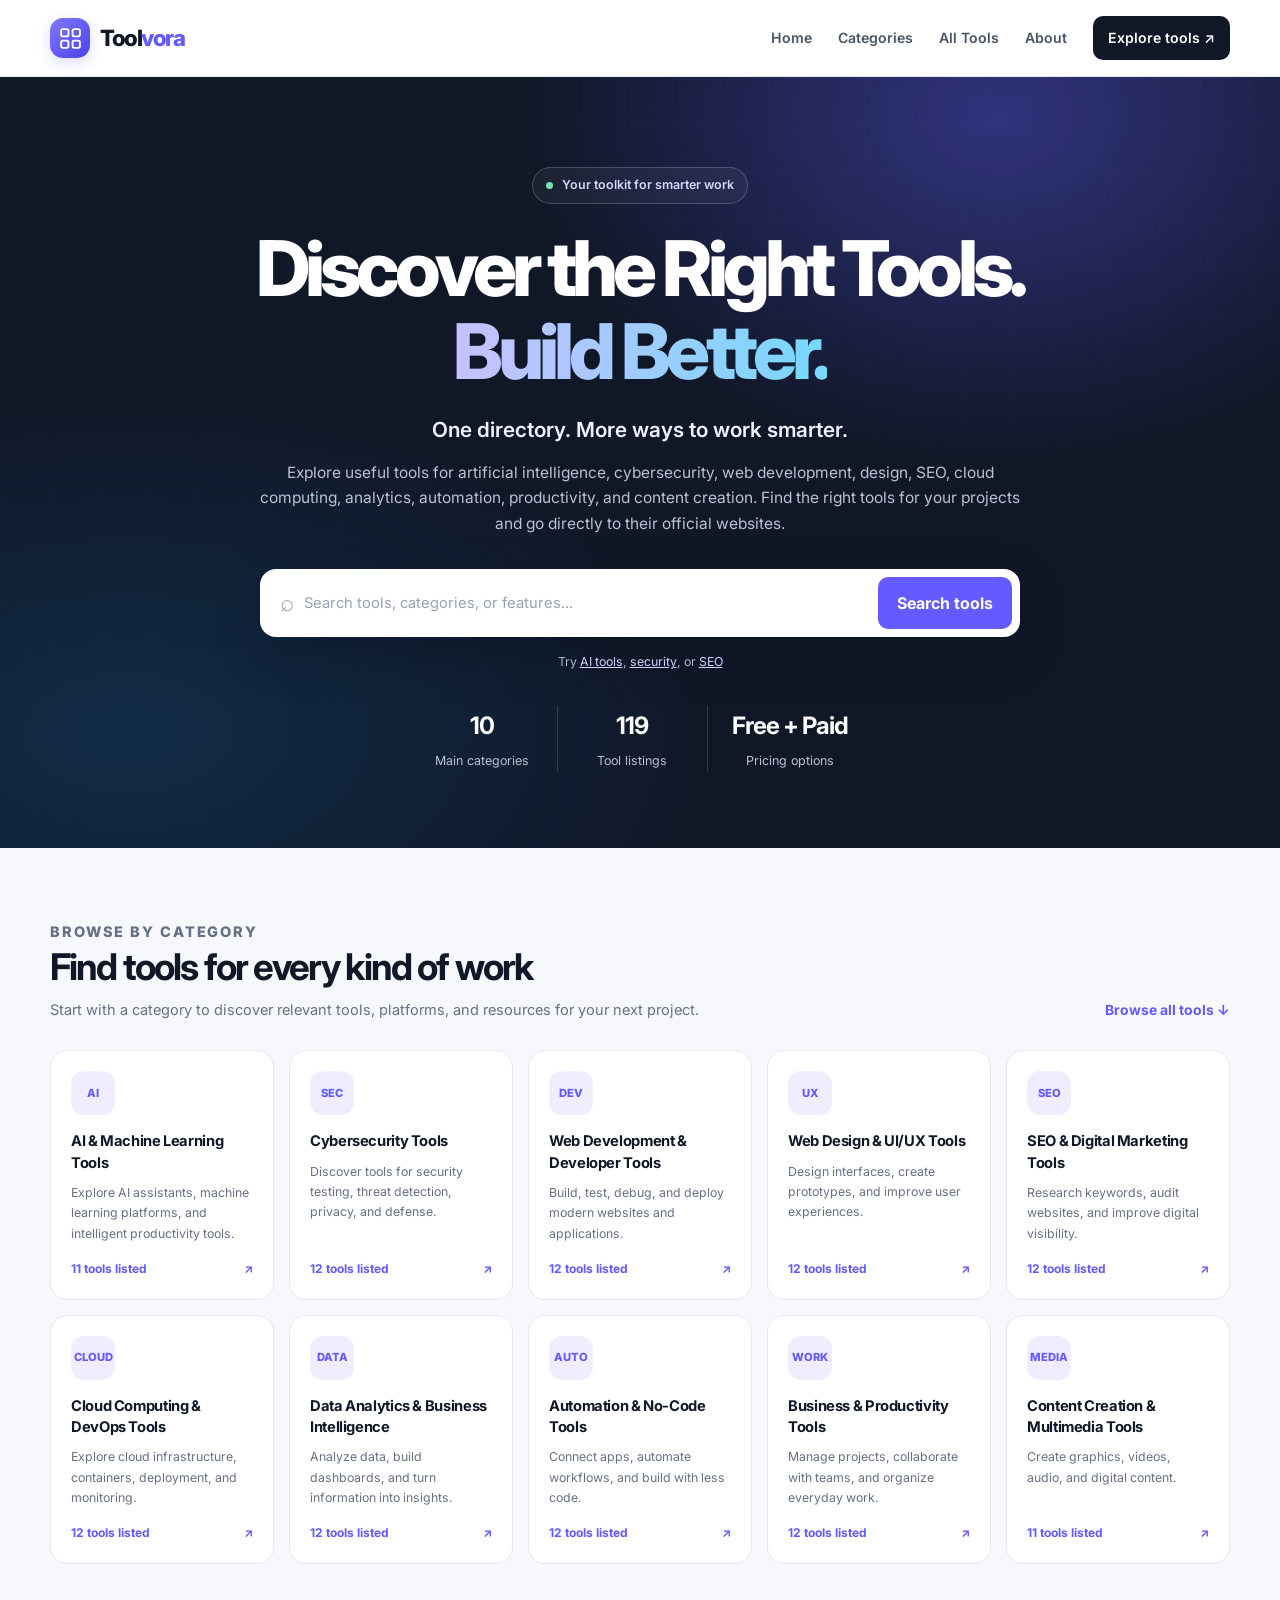
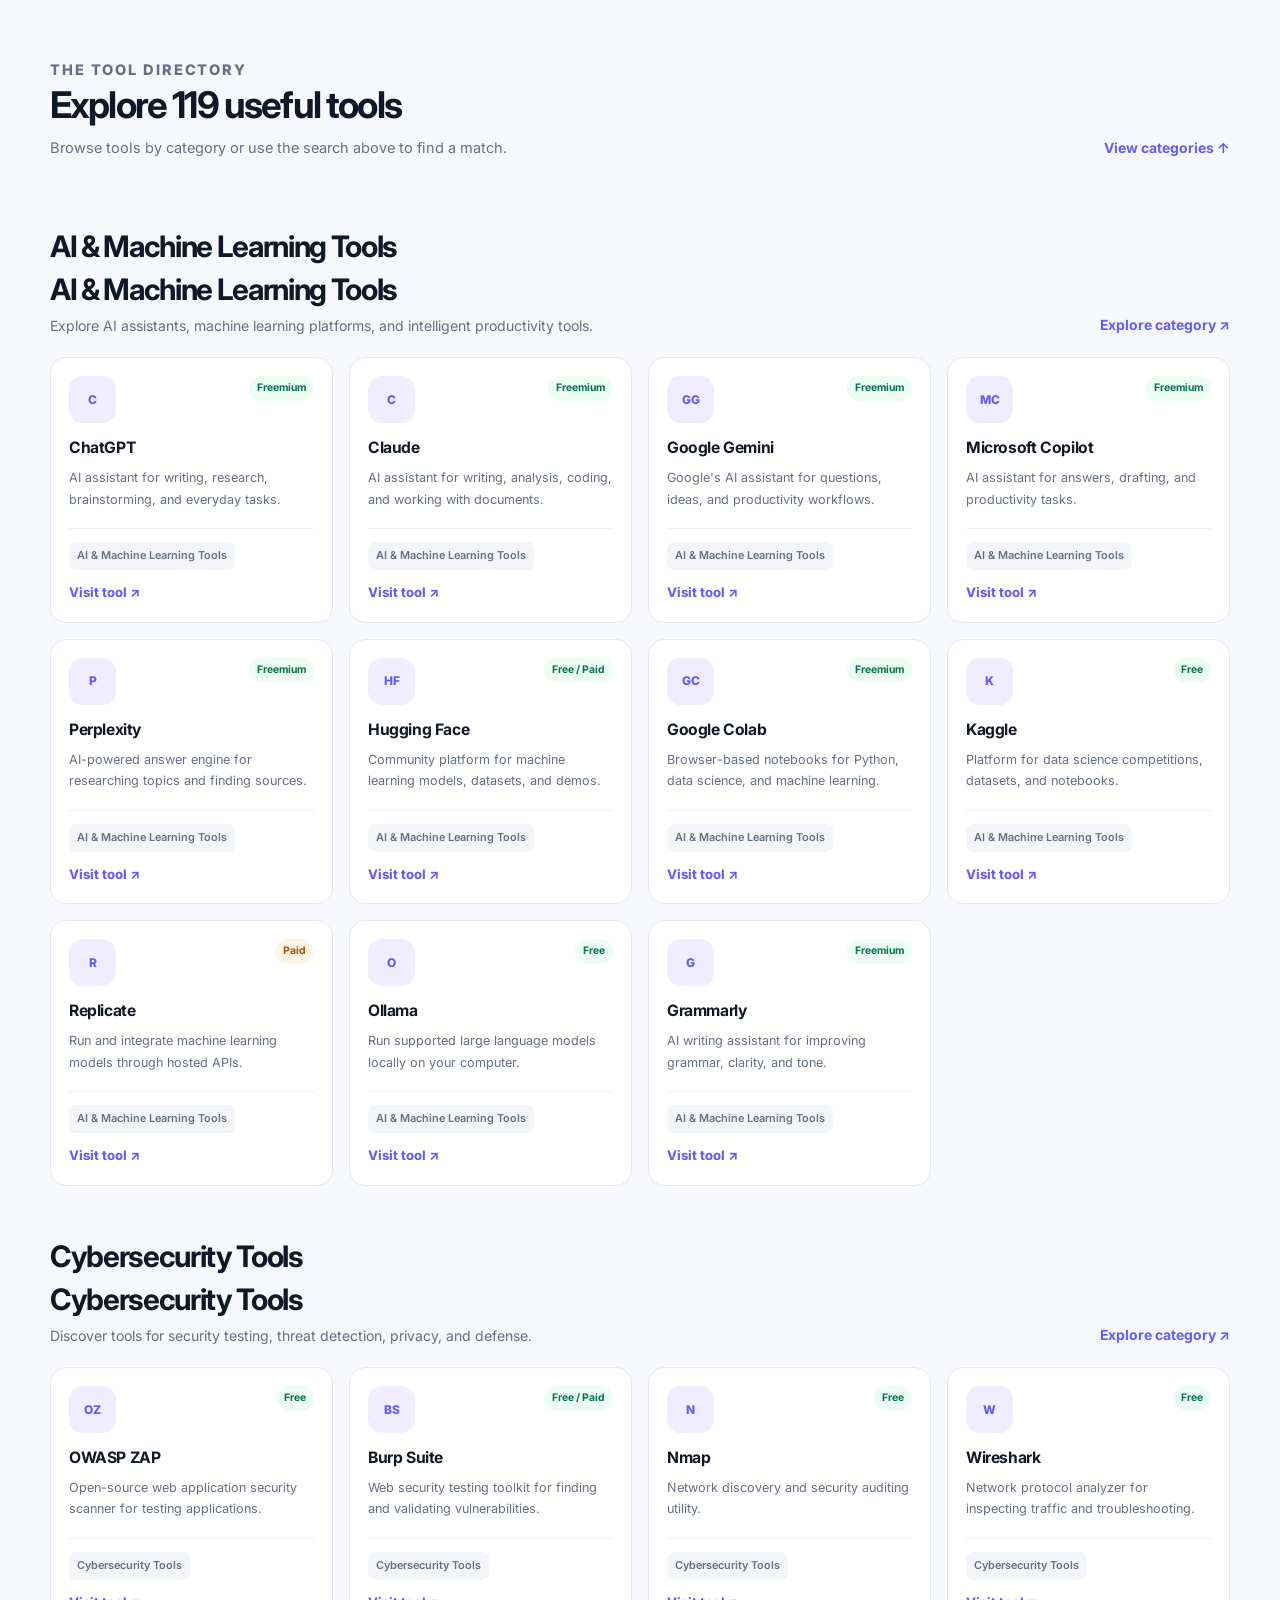
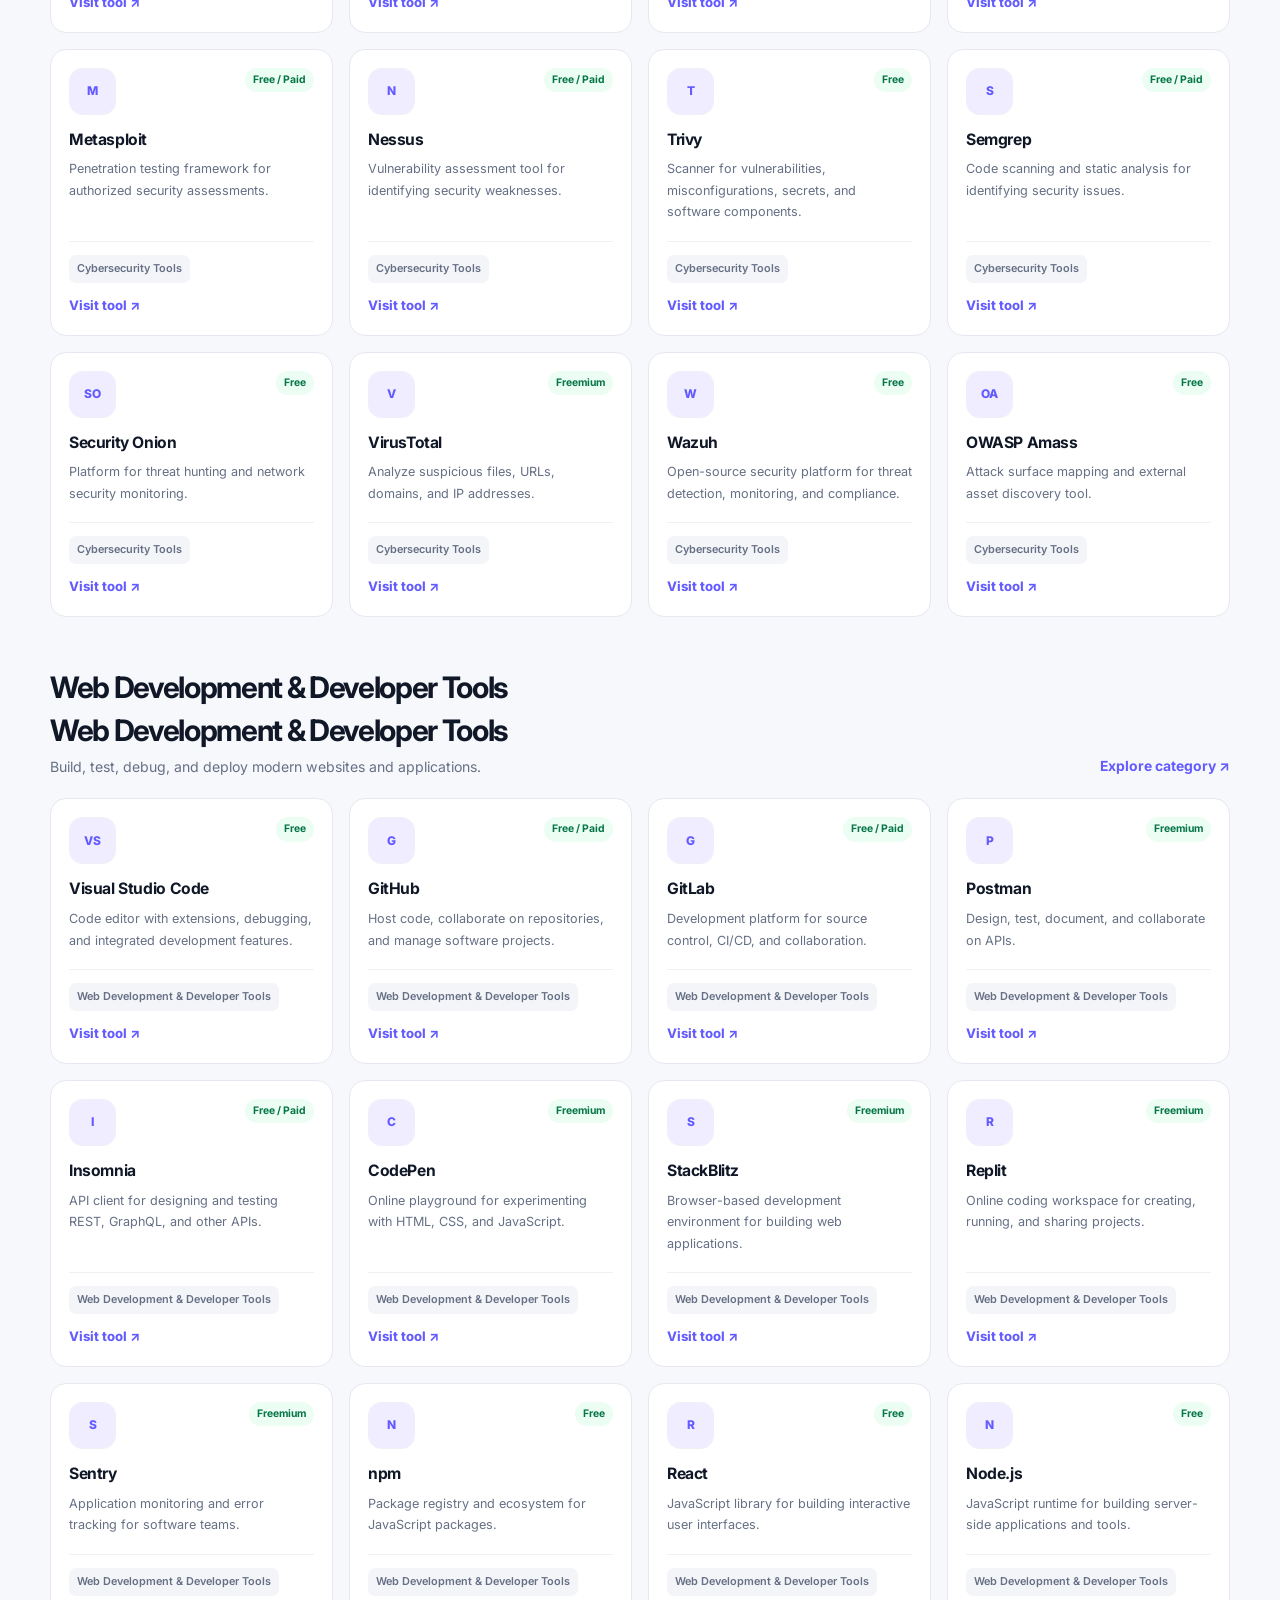
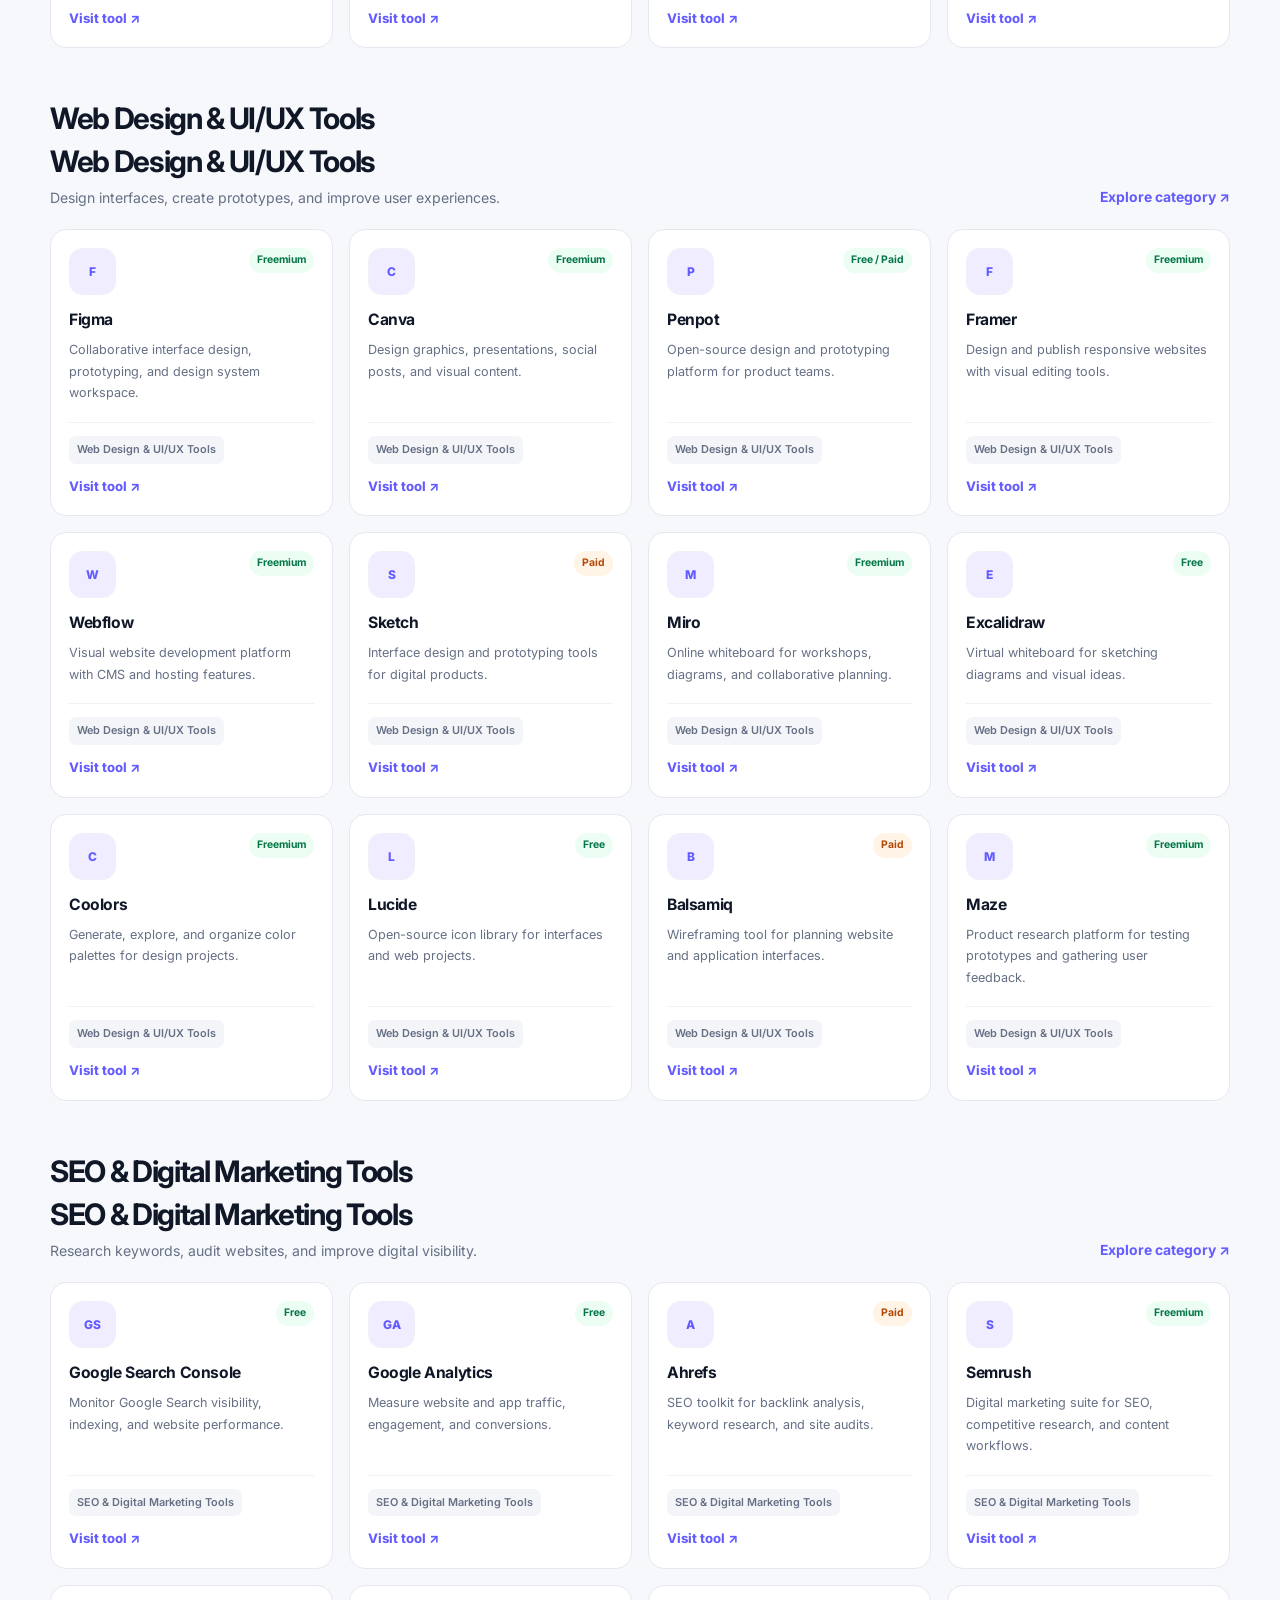
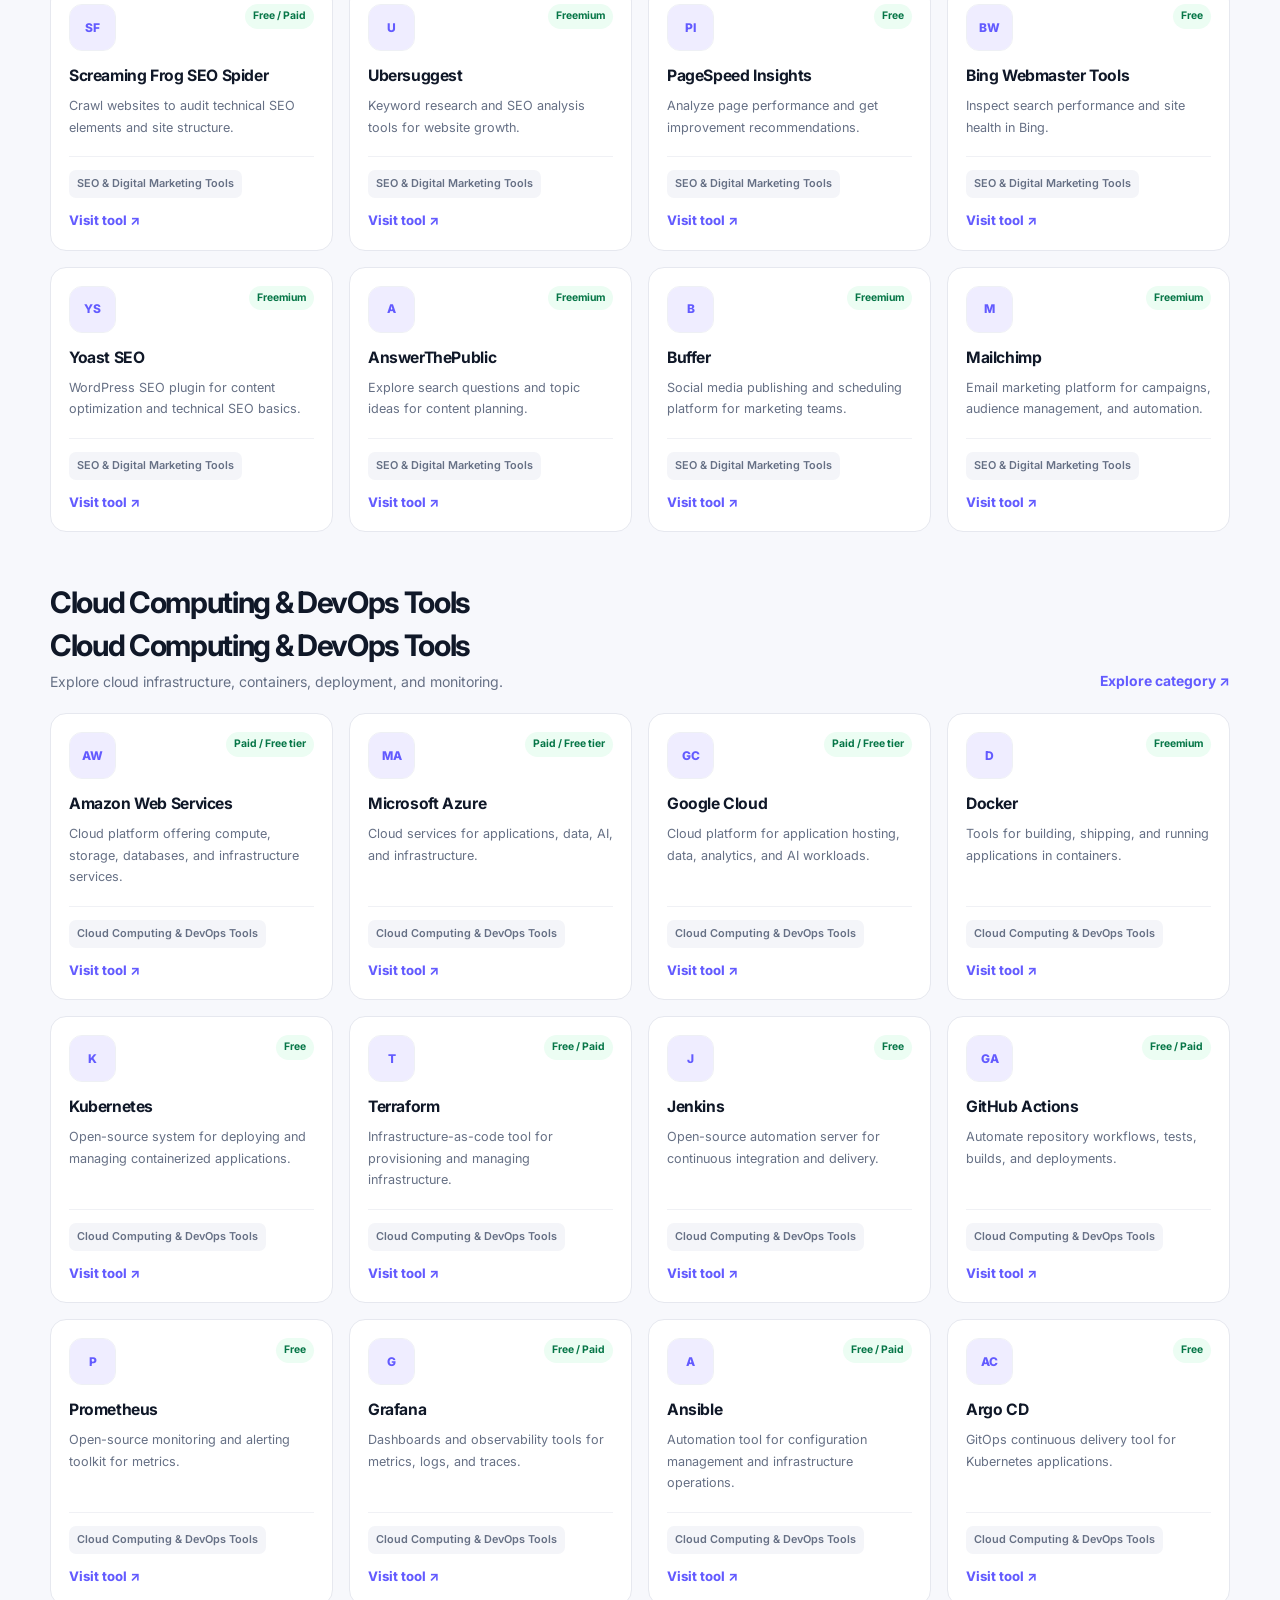
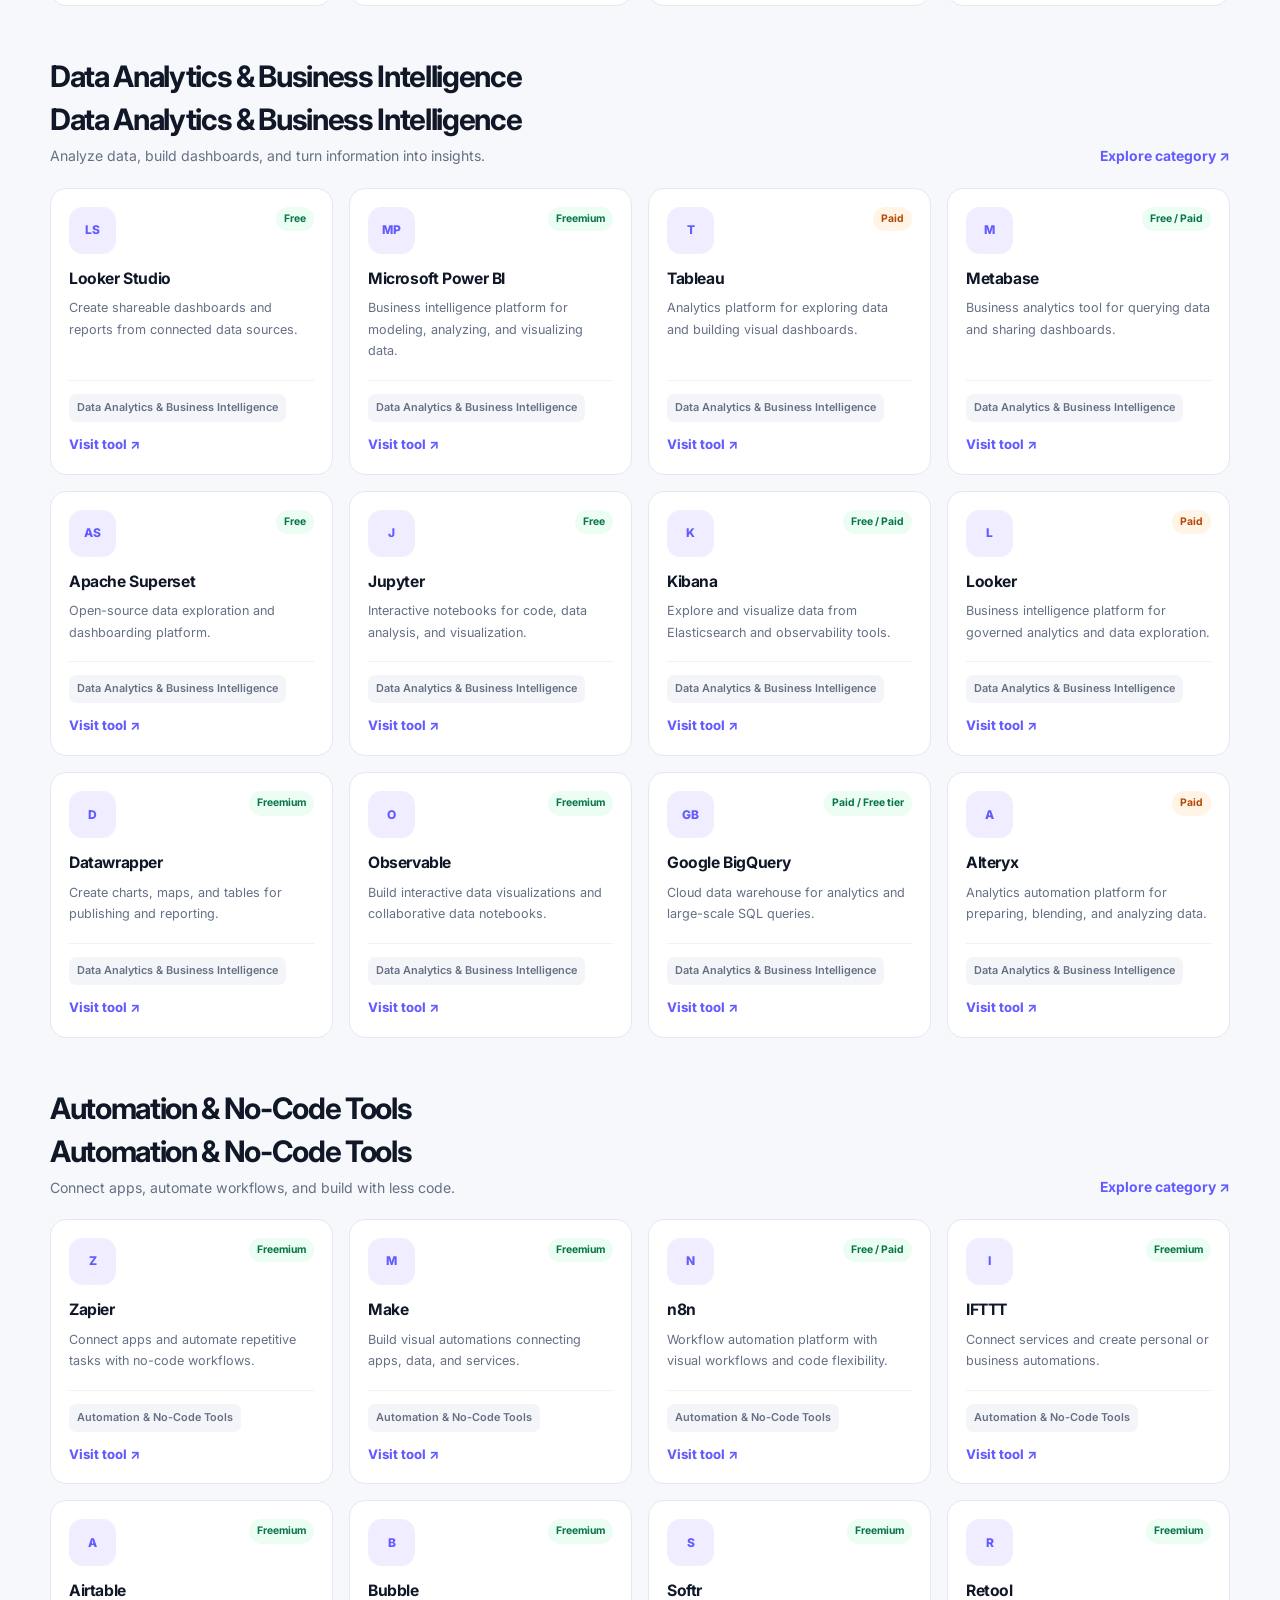
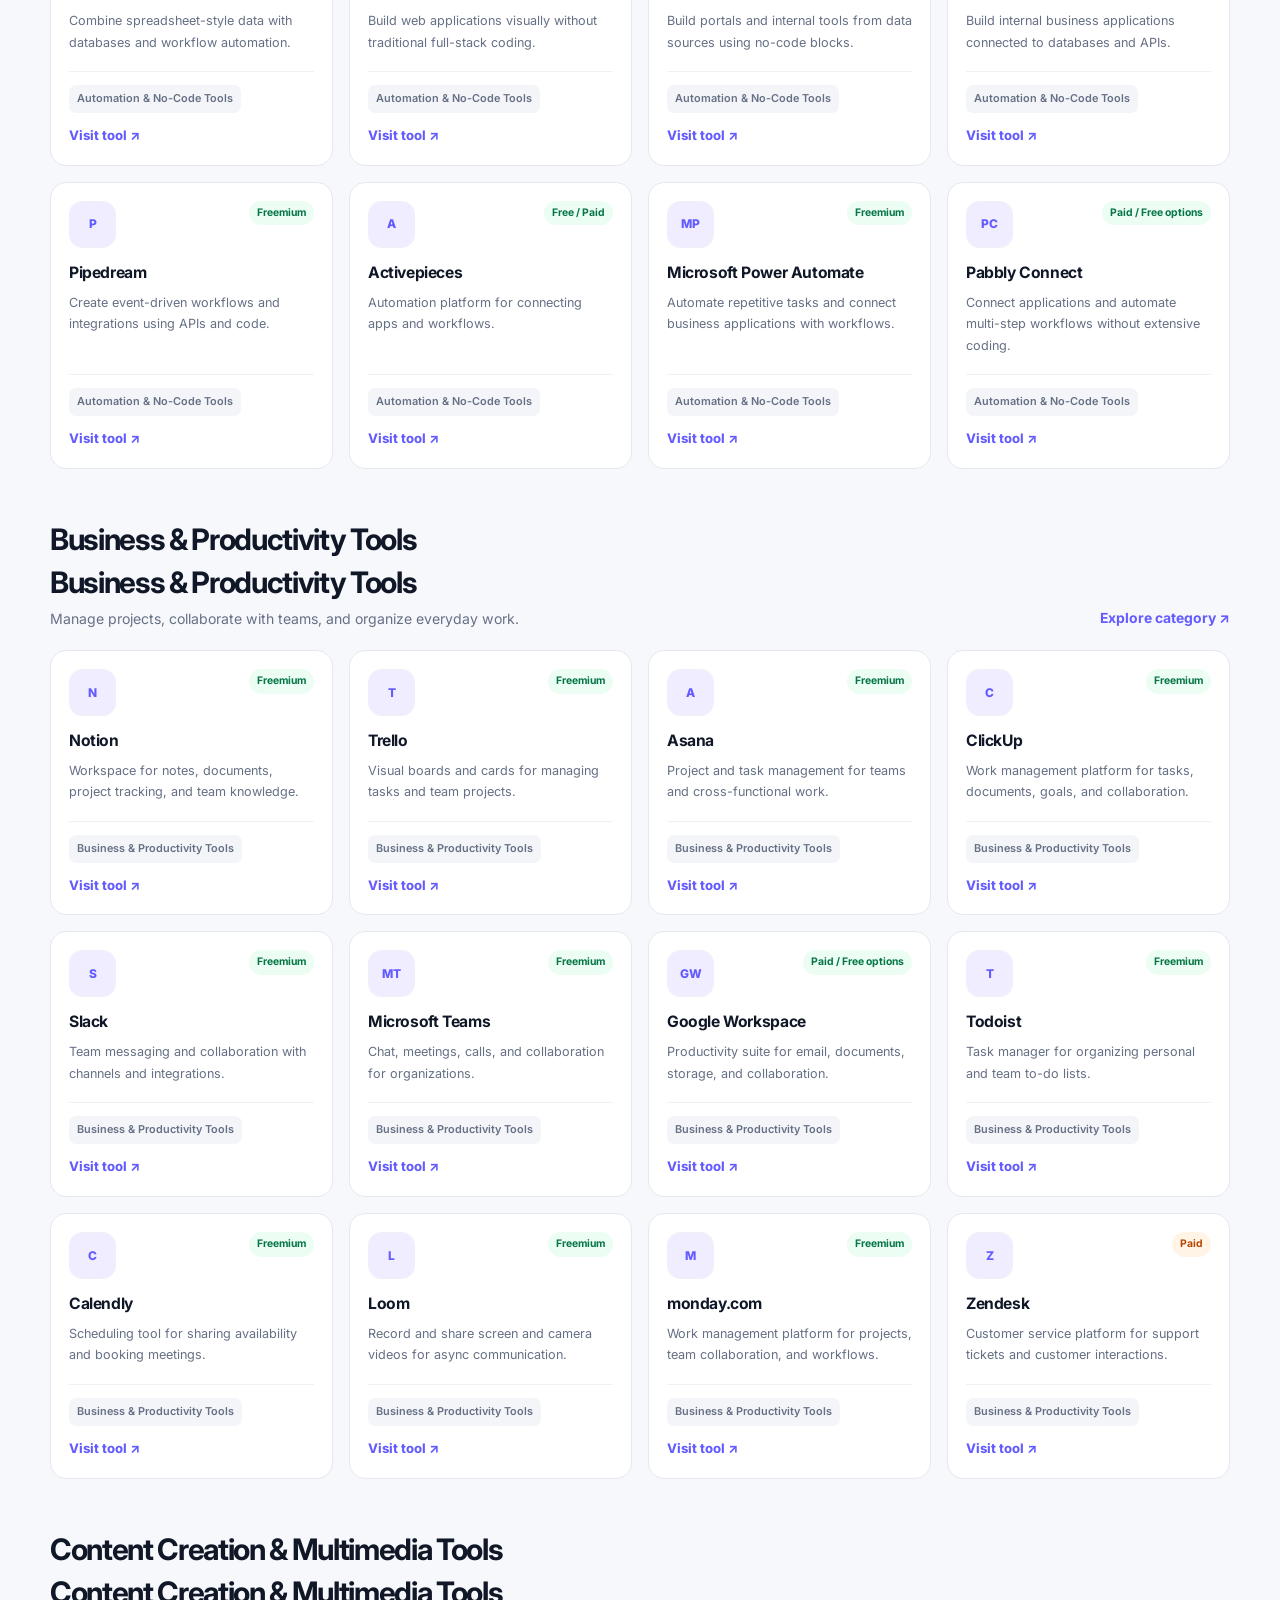
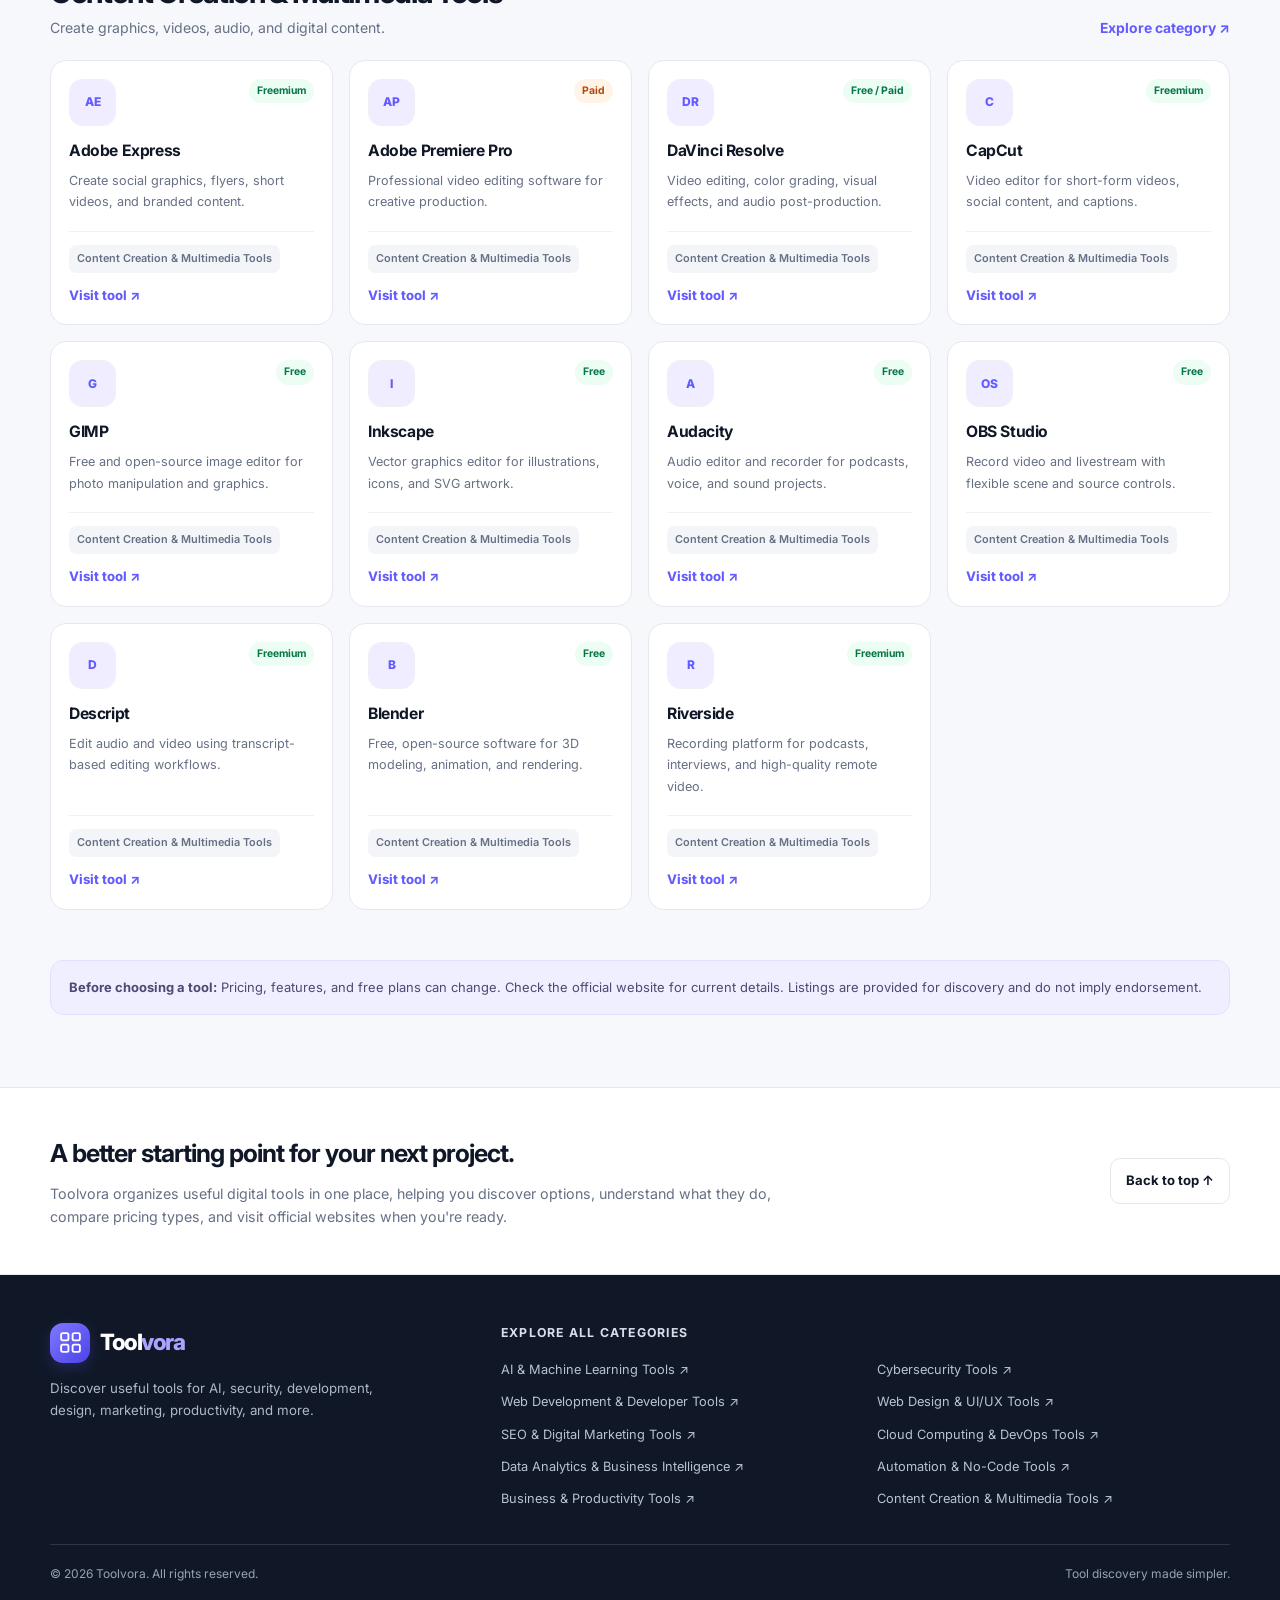
==== commit 09ed7dd6: "Update index.html" ====
--- a/index.html
+++ b/index.html
@@ -1109,6 +1109,47 @@
   ["OBS Studio","https://obsproject.com/","Record video and livestream with flexible scene and source controls.","Free",9],
   ["Descript","https://www.descript.com/","Edit audio and video using transcript-based editing workflows.","Freemium",9],
   ["Unsplash","https://unsplash.com/","Discover images and review the site's current image licensing terms.","Free / License terms apply",9]
+    // Additional tools: 2 per category to reach 12 each
+
+  // 1. AI & Machine Learning Tools (category index 0)
+  ["GitHub Copilot","https://github.com/features/copilot","AI coding assistant that helps developers write, explain, and improve code.","Freemium",0],
+  ["Grammarly","https://www.grammarly.com/","AI writing assistant for improving grammar, clarity, and tone.","Freemium",0],
+
+  // 2. Cybersecurity Tools (category index 1)
+  ["Wazuh","https://wazuh.com/","Open-source security platform for threat detection, monitoring, and compliance.","Free",1],
+  ["OWASP Amass","https://github.com/owasp-amass/amass","Attack surface mapping and external asset discovery tool.","Free",1],
+
+  // 3. Web Development & Developer Tools (category index 2)
+  ["React","https://react.dev/","JavaScript library for building interactive user interfaces.","Free",2],
+  ["Node.js","https://nodejs.org/","JavaScript runtime for building server-side applications and tools.","Free",2],
+
+  // 4. Web Design & UI/UX Tools (category index 3)
+  ["Balsamiq","https://balsamiq.com/","Wireframing tool for planning website and application interfaces.","Paid",3],
+  ["Maze","https://maze.co/","Product research platform for testing prototypes and gathering user feedback.","Freemium",3],
+
+  // 5. SEO & Digital Marketing Tools (category index 4)
+  ["Buffer","https://buffer.com/","Social media publishing and scheduling platform for marketing teams.","Freemium",4],
+  ["Mailchimp","https://mailchimp.com/","Email marketing platform for campaigns, audience management, and automation.","Freemium",4],
+
+  // 6. Cloud Computing & DevOps Tools (category index 5)
+  ["Ansible","https://www.ansible.com/","Automation tool for configuration management and infrastructure operations.","Free / Paid",5],
+  ["Argo CD","https://argo-cd.readthedocs.io/","GitOps continuous delivery tool for Kubernetes applications.","Free",5],
+
+  // 7. Data Analytics & Business Intelligence (category index 6)
+  ["Google BigQuery","https://cloud.google.com/bigquery","Cloud data warehouse for analytics and large-scale SQL queries.","Paid / Free tier",6],
+  ["Alteryx","https://www.alteryx.com/","Analytics automation platform for preparing, blending, and analyzing data.","Paid",6],
+
+  // 8. Automation & No-Code Tools (category index 7)
+  ["Microsoft Power Automate","https://www.microsoft.com/power-platform/products/power-automate","Automate repetitive tasks and connect business applications with workflows.","Freemium",7],
+  ["Pabbly Connect","https://www.pabbly.com/connect/","Connect applications and automate multi-step workflows without extensive coding.","Paid / Free options",7],
+
+  // 9. Business & Productivity Tools (category index 8)
+  ["monday.com","https://monday.com/","Work management platform for projects, team collaboration, and workflows.","Freemium",8],
+  ["Zendesk","https://www.zendesk.com/","Customer service platform for support tickets and customer interactions.","Paid",8],
+
+  // 10. Content Creation & Multimedia Tools (category index 9)
+  ["Blender","https://www.blender.org/","Free, open-source software for 3D modeling, animation, and rendering.","Free",9],
+  ["Riverside","https://riverside.fm/","Recording platform for podcasts, interviews, and high-quality remote video.","Freemium",9],
 ];
 
 /* CREATE CATEGORY CARDS */
@@ -1148,7 +1189,7 @@
   section.innerHTML = `
     <div class="section-heading category-heading">
       <div>
-        <p class="eyebrow">CATEGORY ${String(index + 1).padStart(2, "0")}</p>
+        <h2>${category.name}</h2>
         <h2>${category.name}</h2>
         <p>${category.description}</p>
       </div>
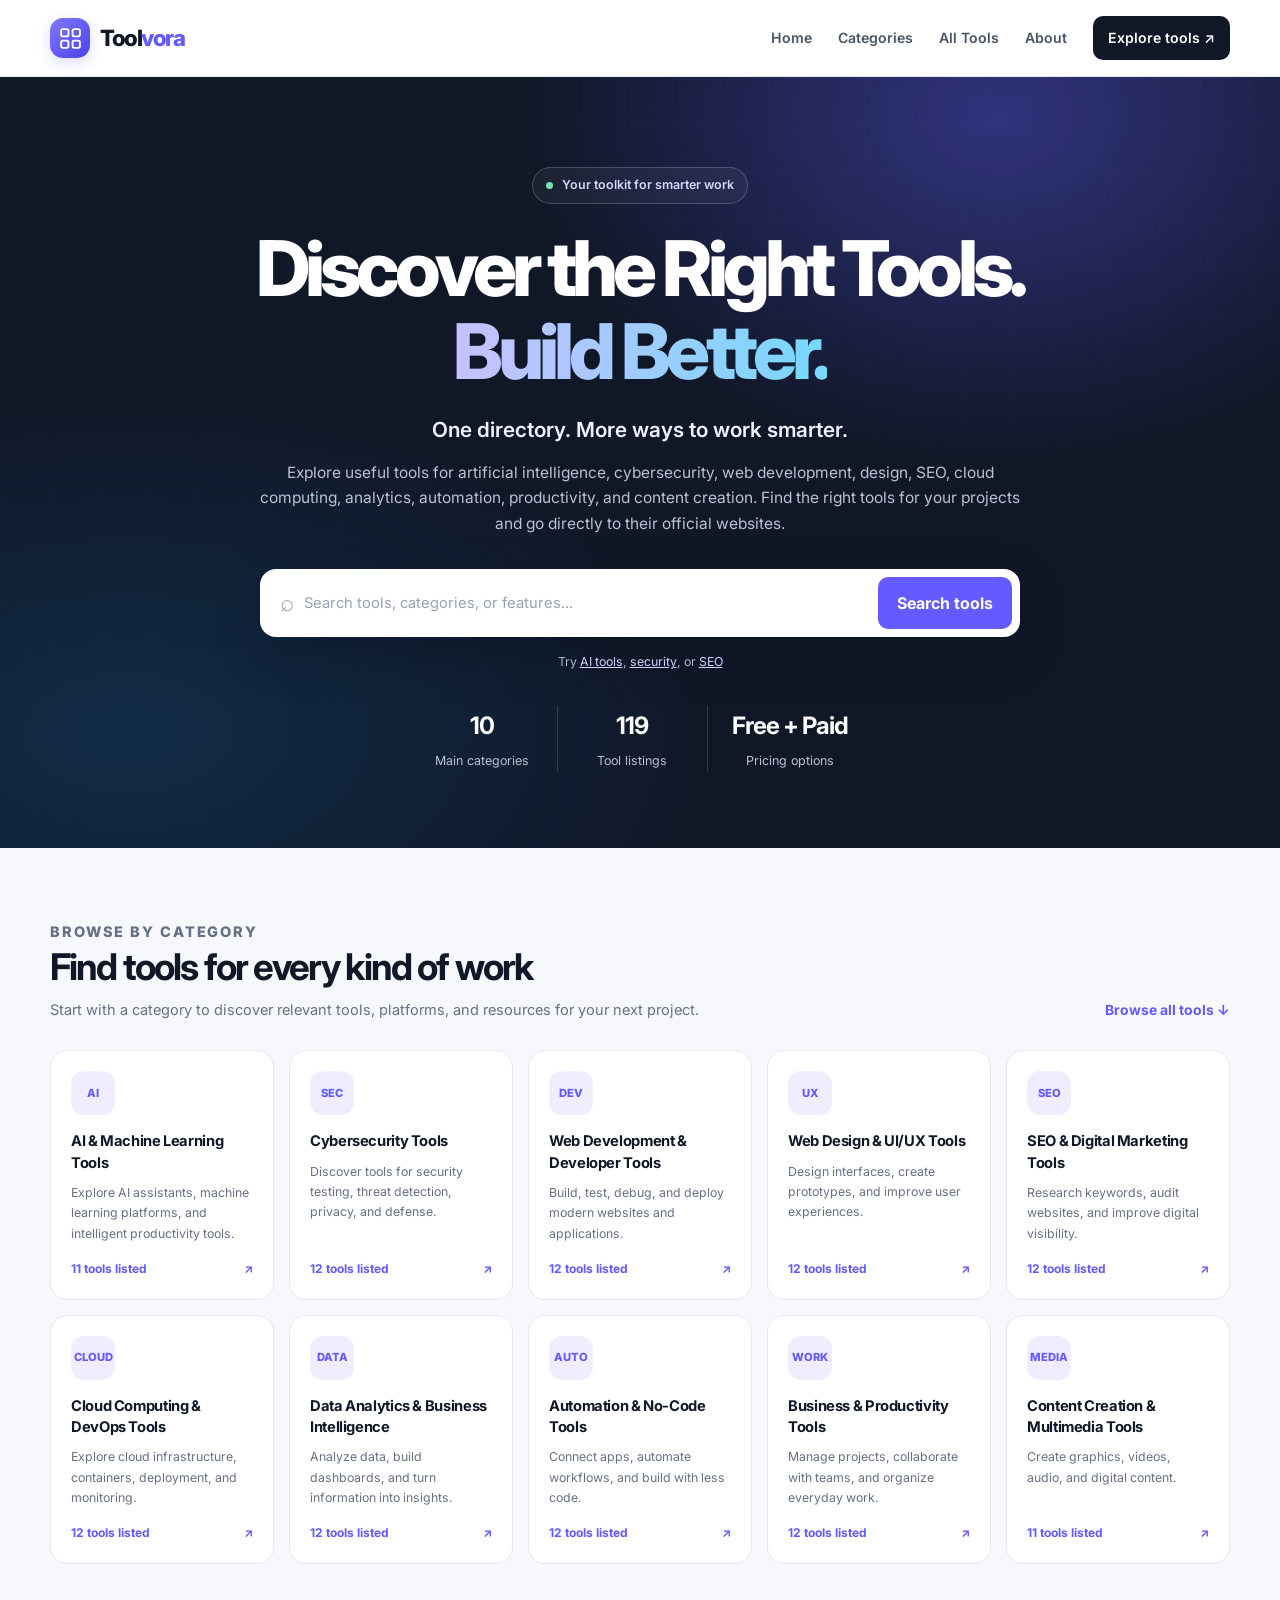
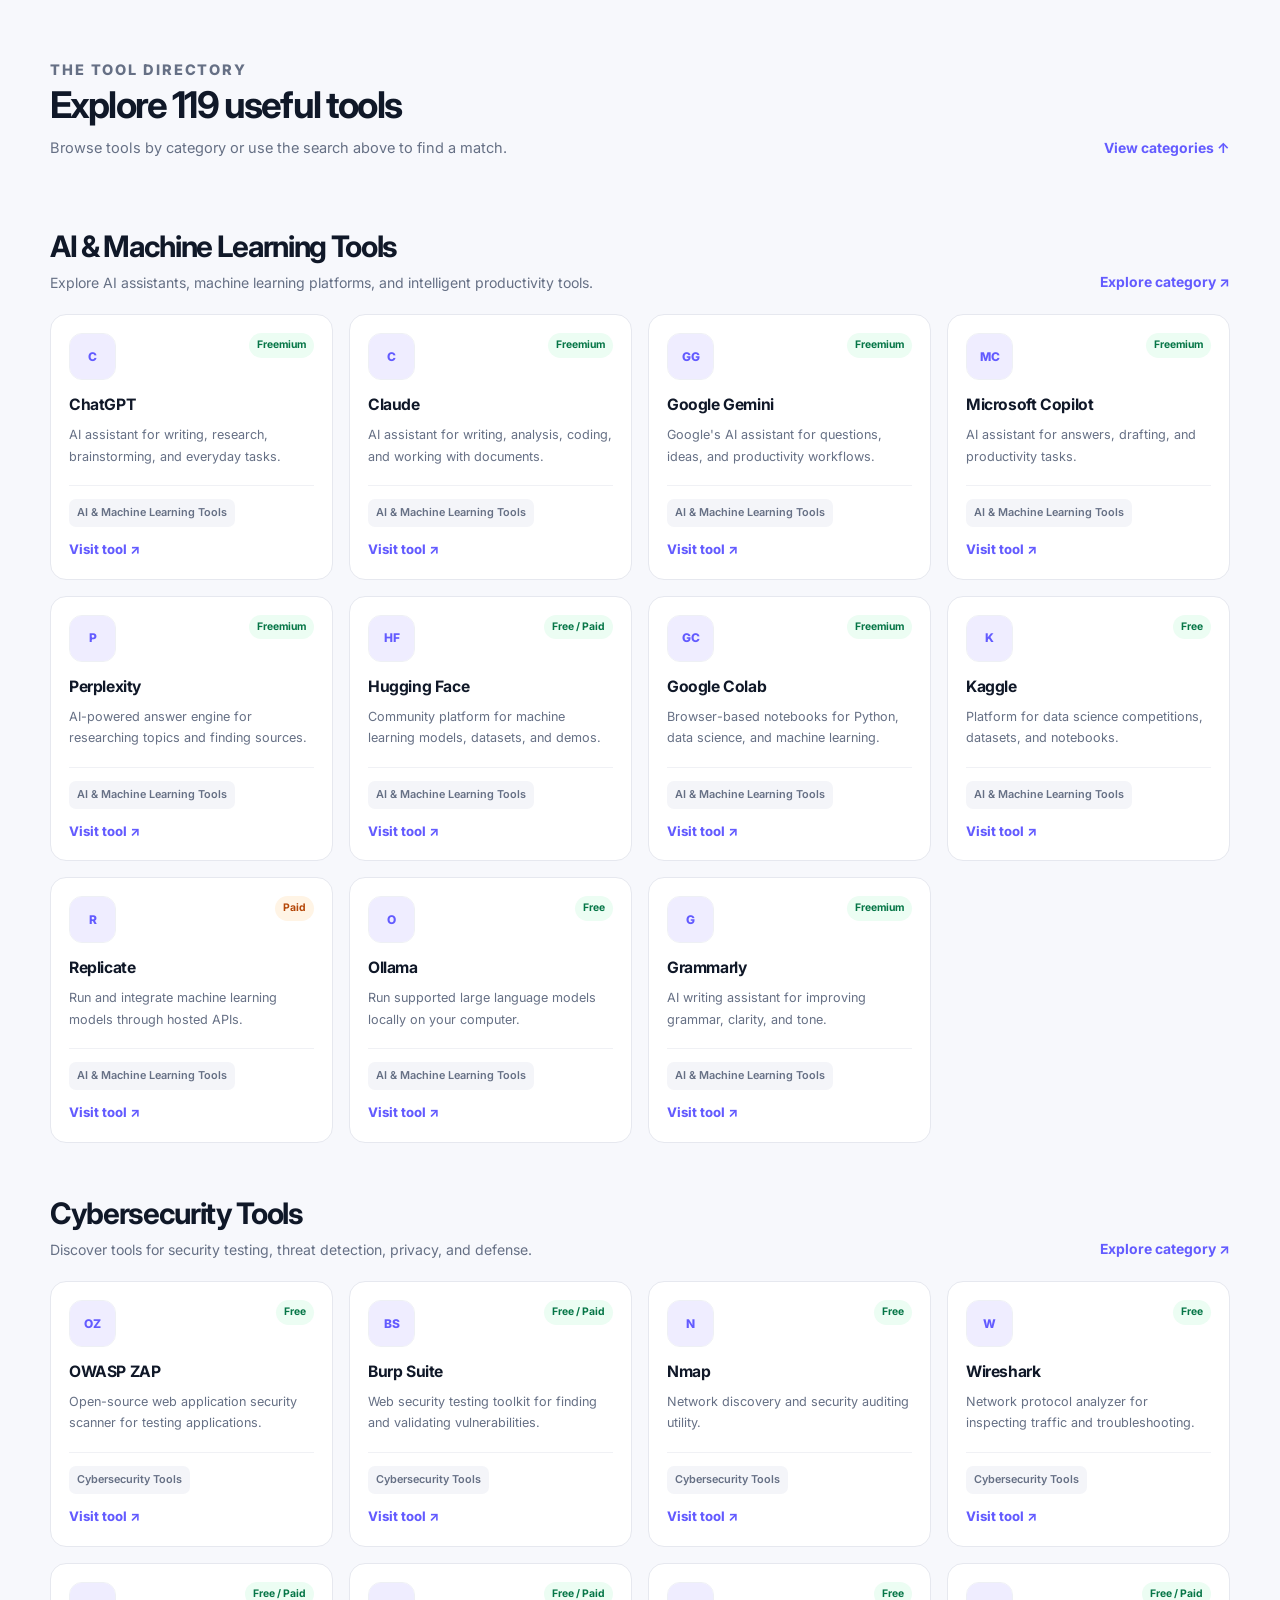
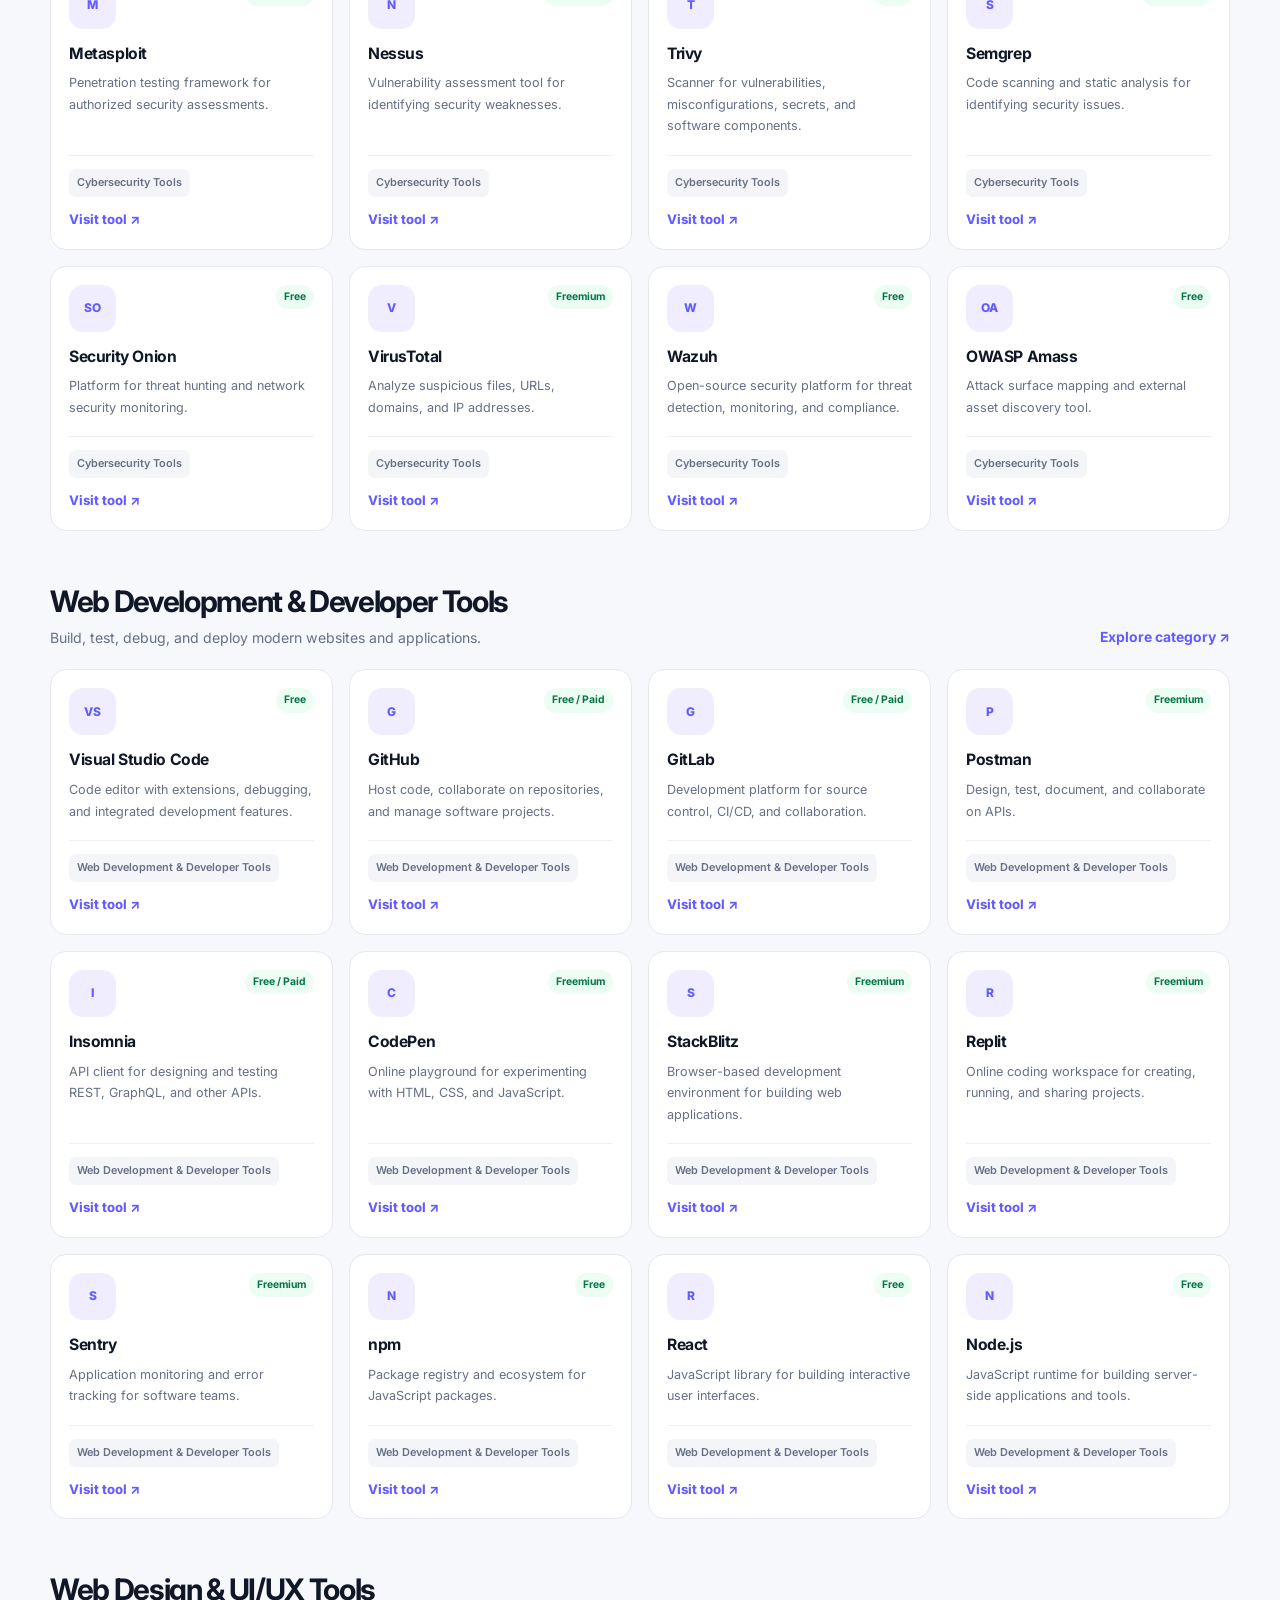
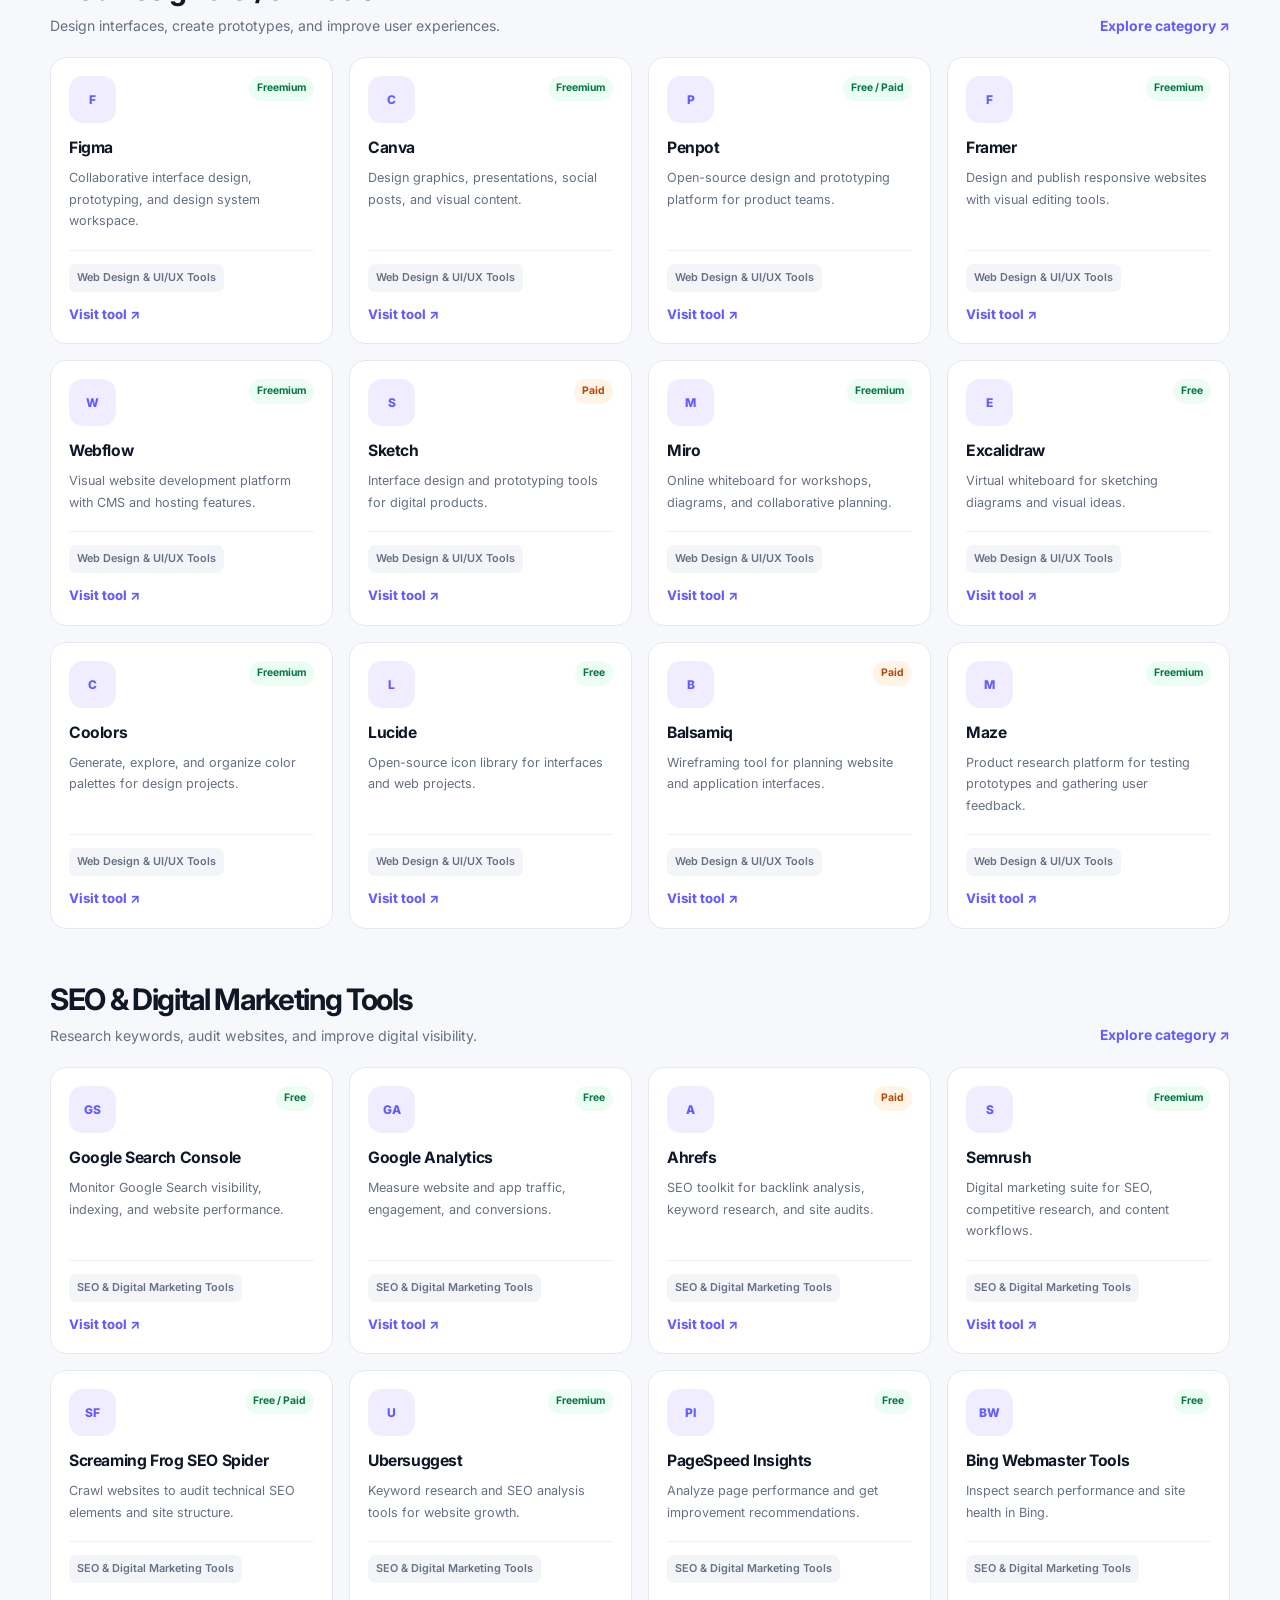
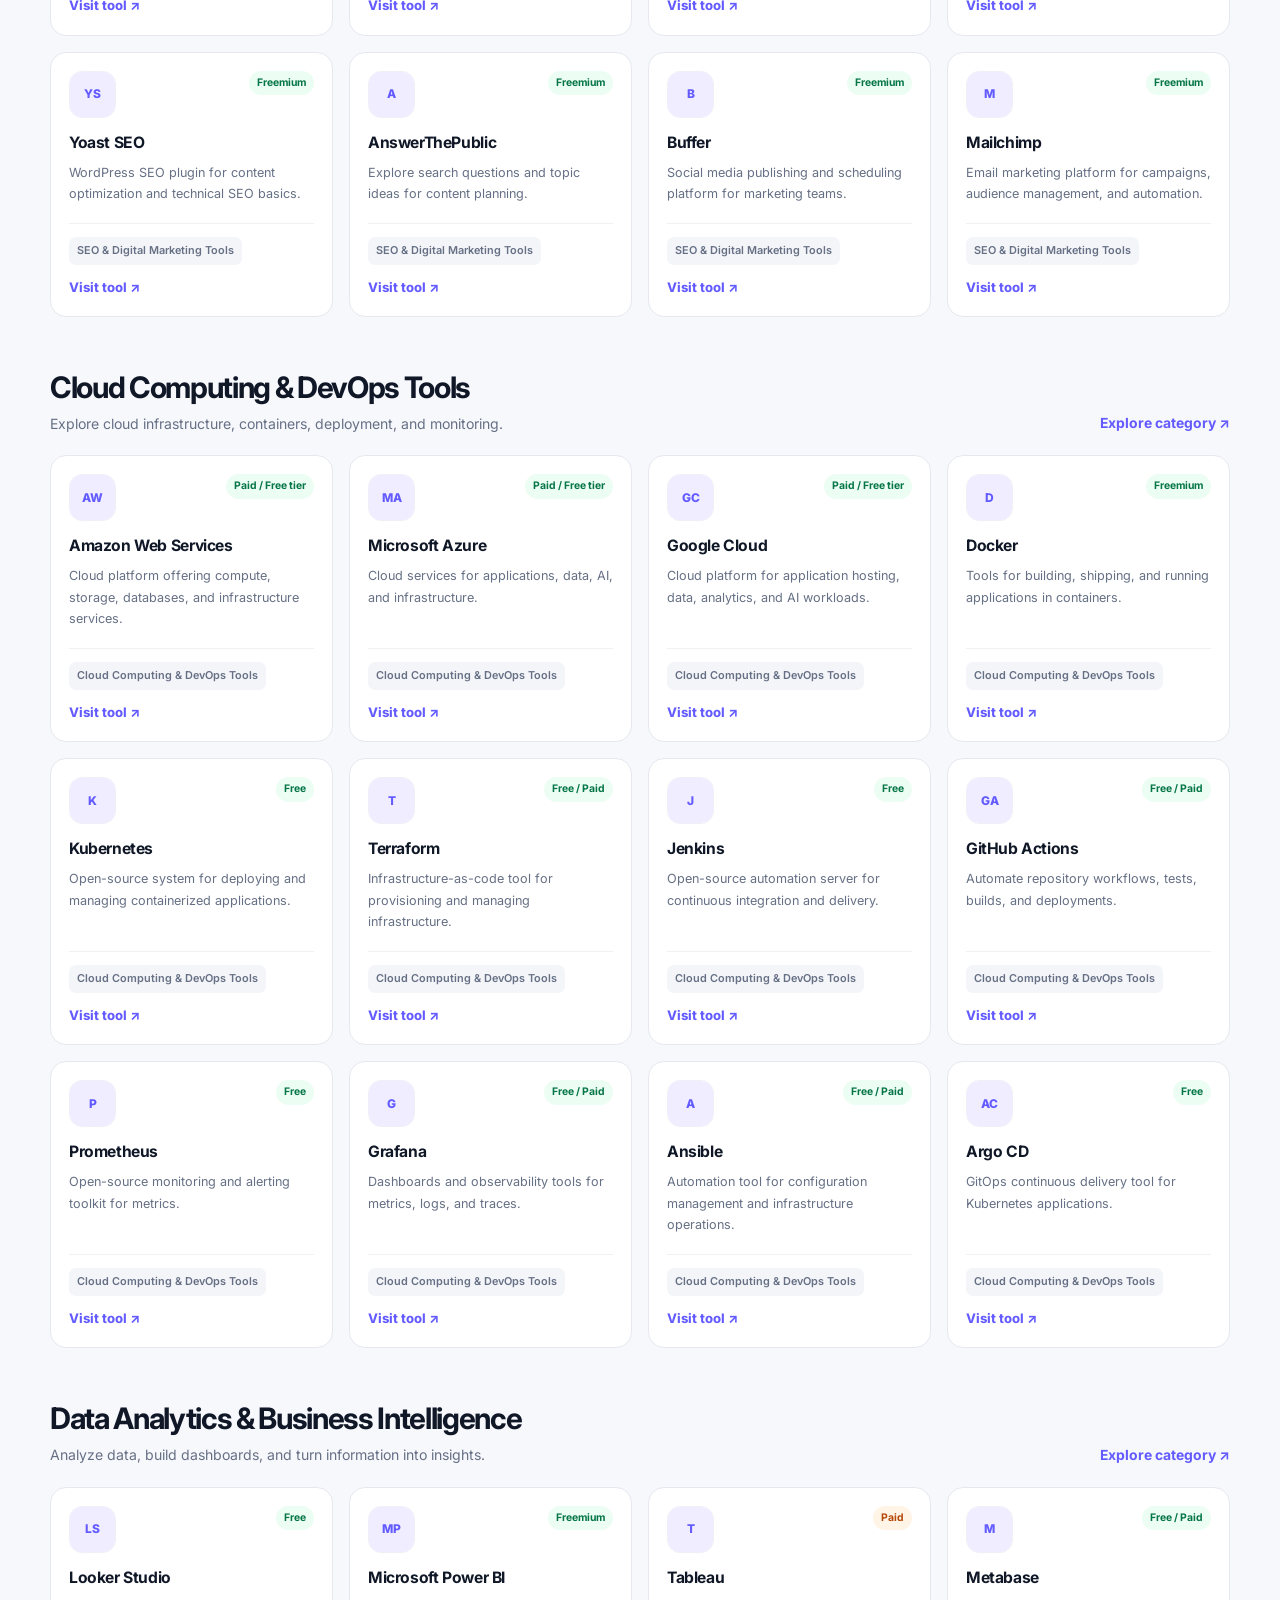
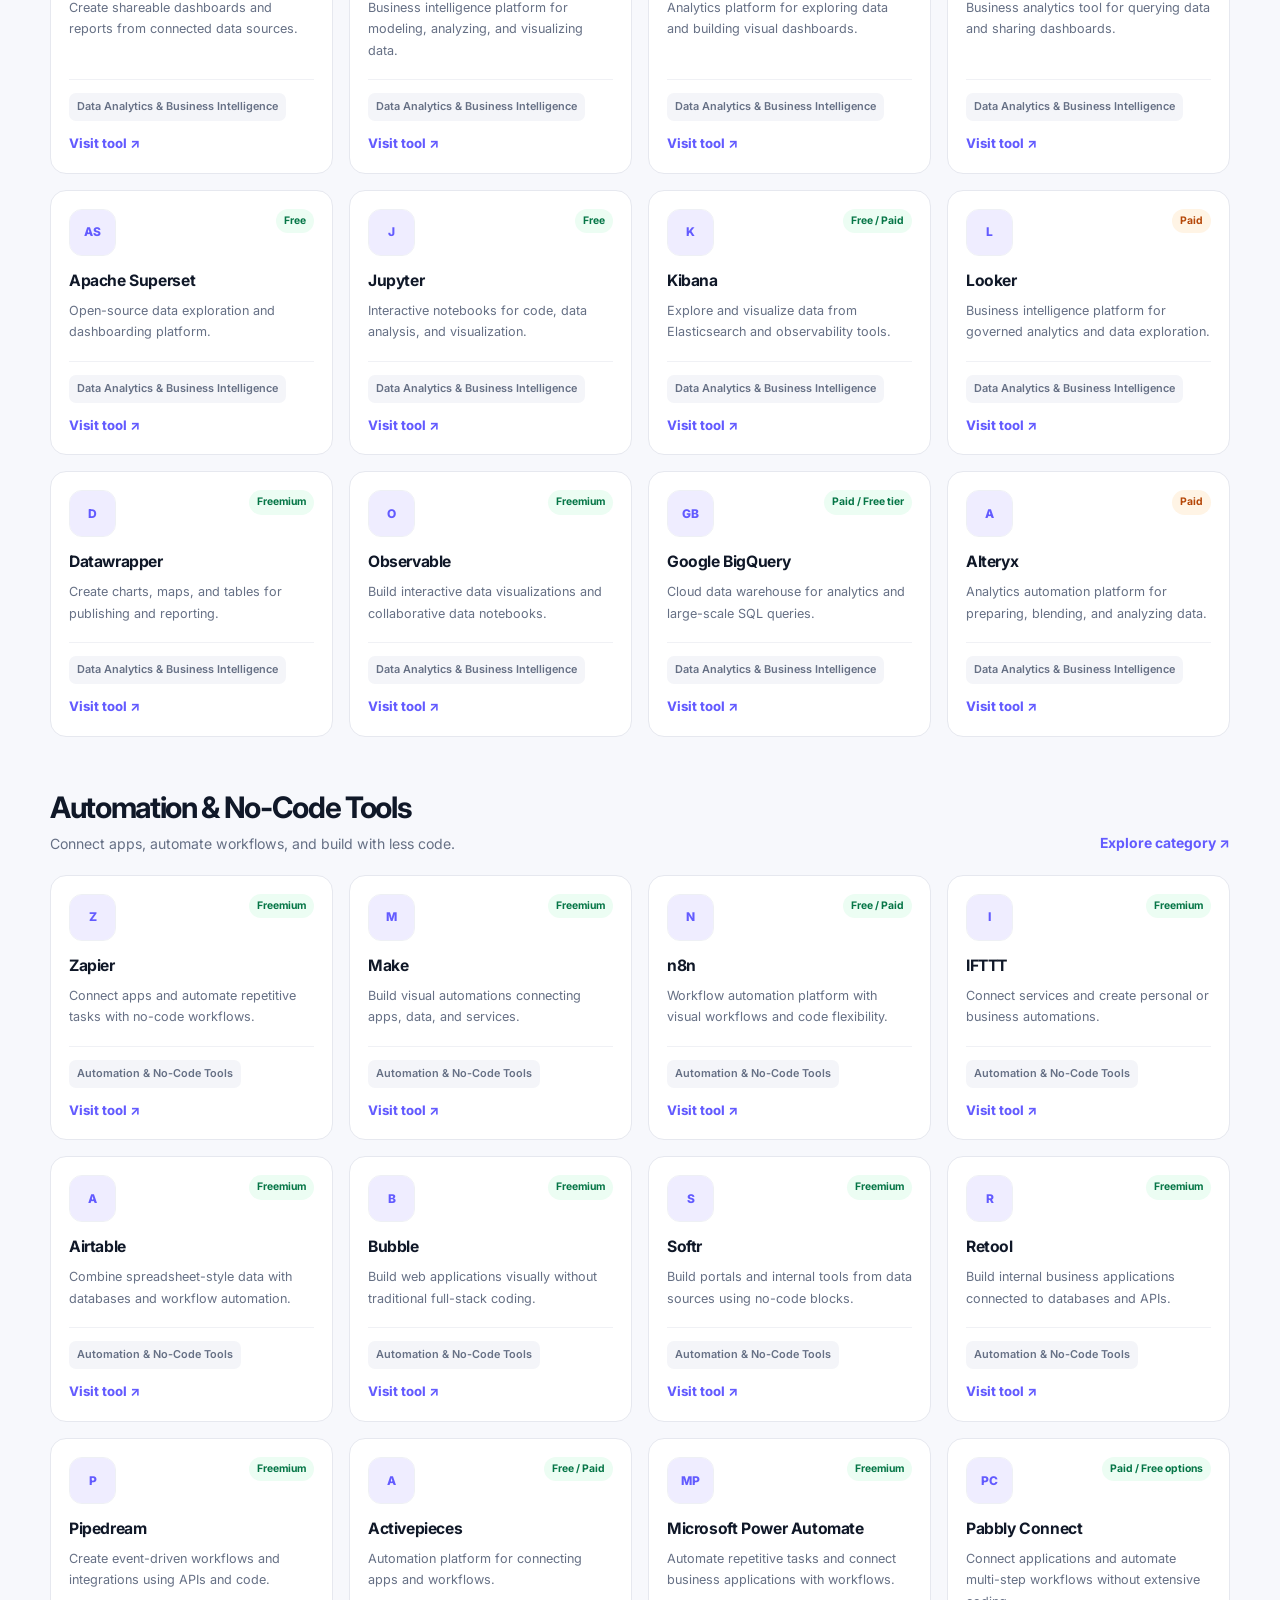
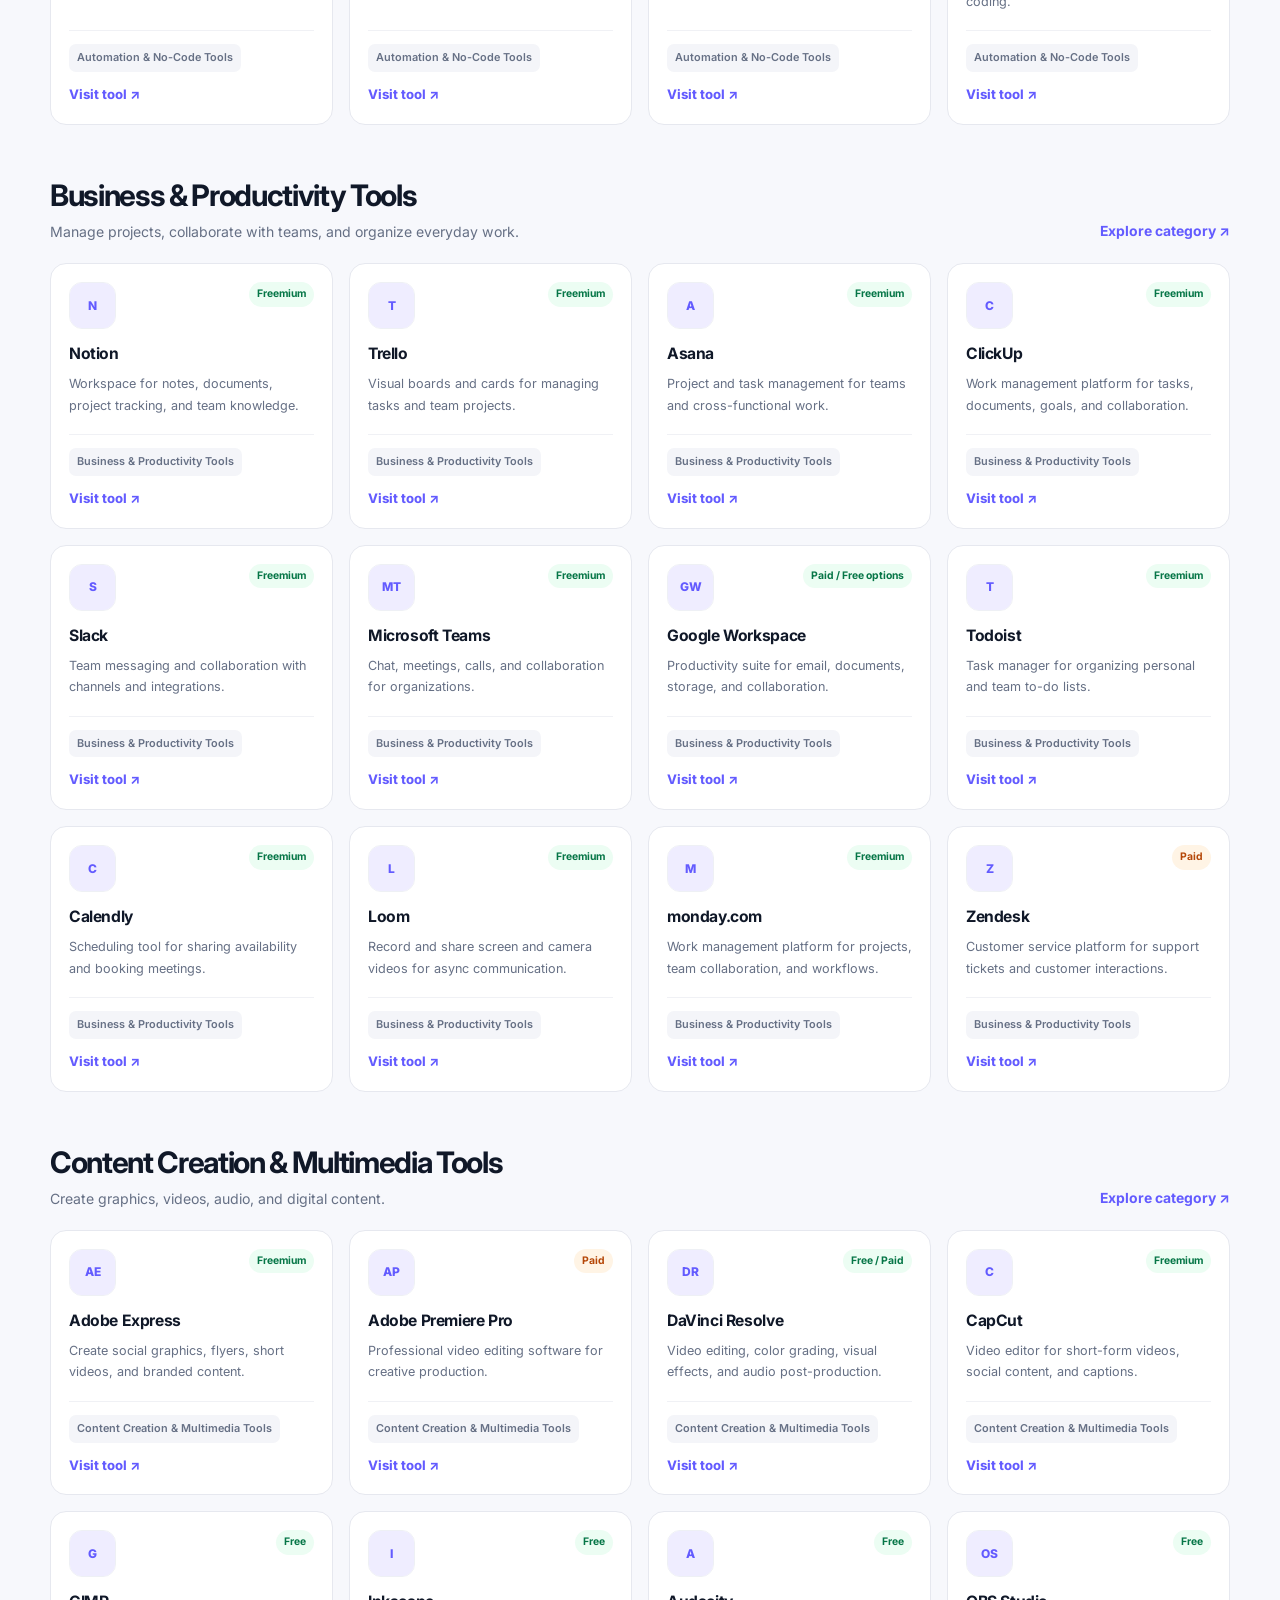
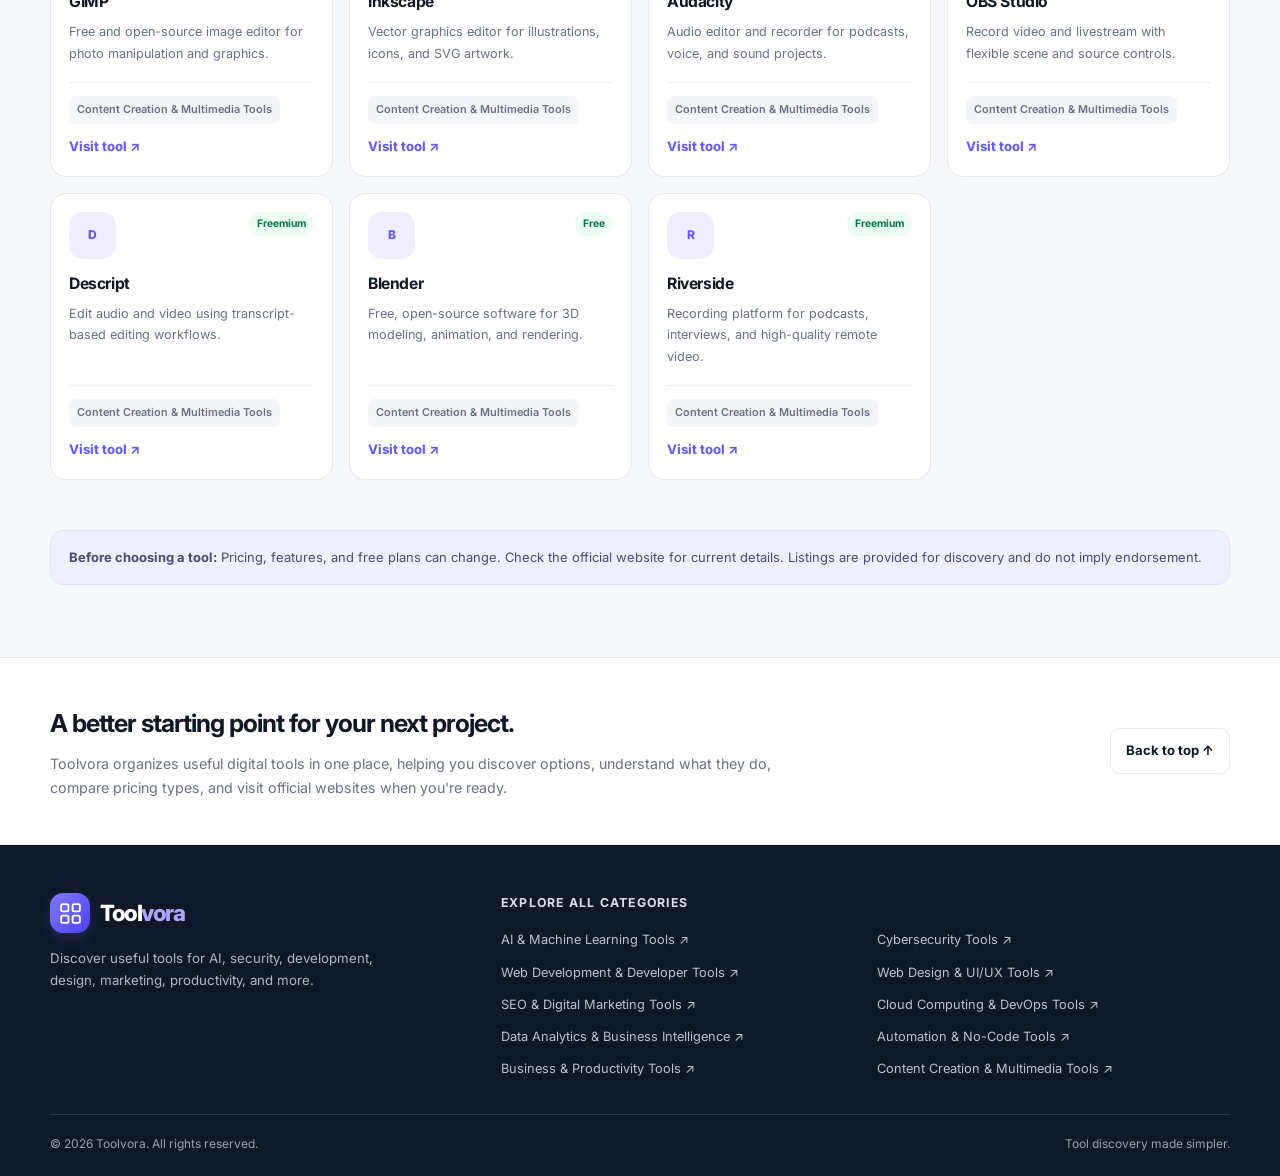
==== commit 24f8f625: "Update index.html" ====
--- a/index.html
+++ b/index.html
@@ -1186,10 +1186,10 @@
   section.className = "category-section";
   section.id = "section-" + category.slug;
 
-  section.innerHTML = `
+  
+section.innerHTML = `
     <div class="section-heading category-heading">
       <div>
-        <h2>${category.name}</h2>
         <h2>${category.name}</h2>
         <p>${category.description}</p>
       </div>
@@ -1200,6 +1200,7 @@
     <div class="tool-grid"></div>
   `;
 
+
   toolSections.appendChild(section);
 
   const grid = section.querySelector(".tool-grid");
